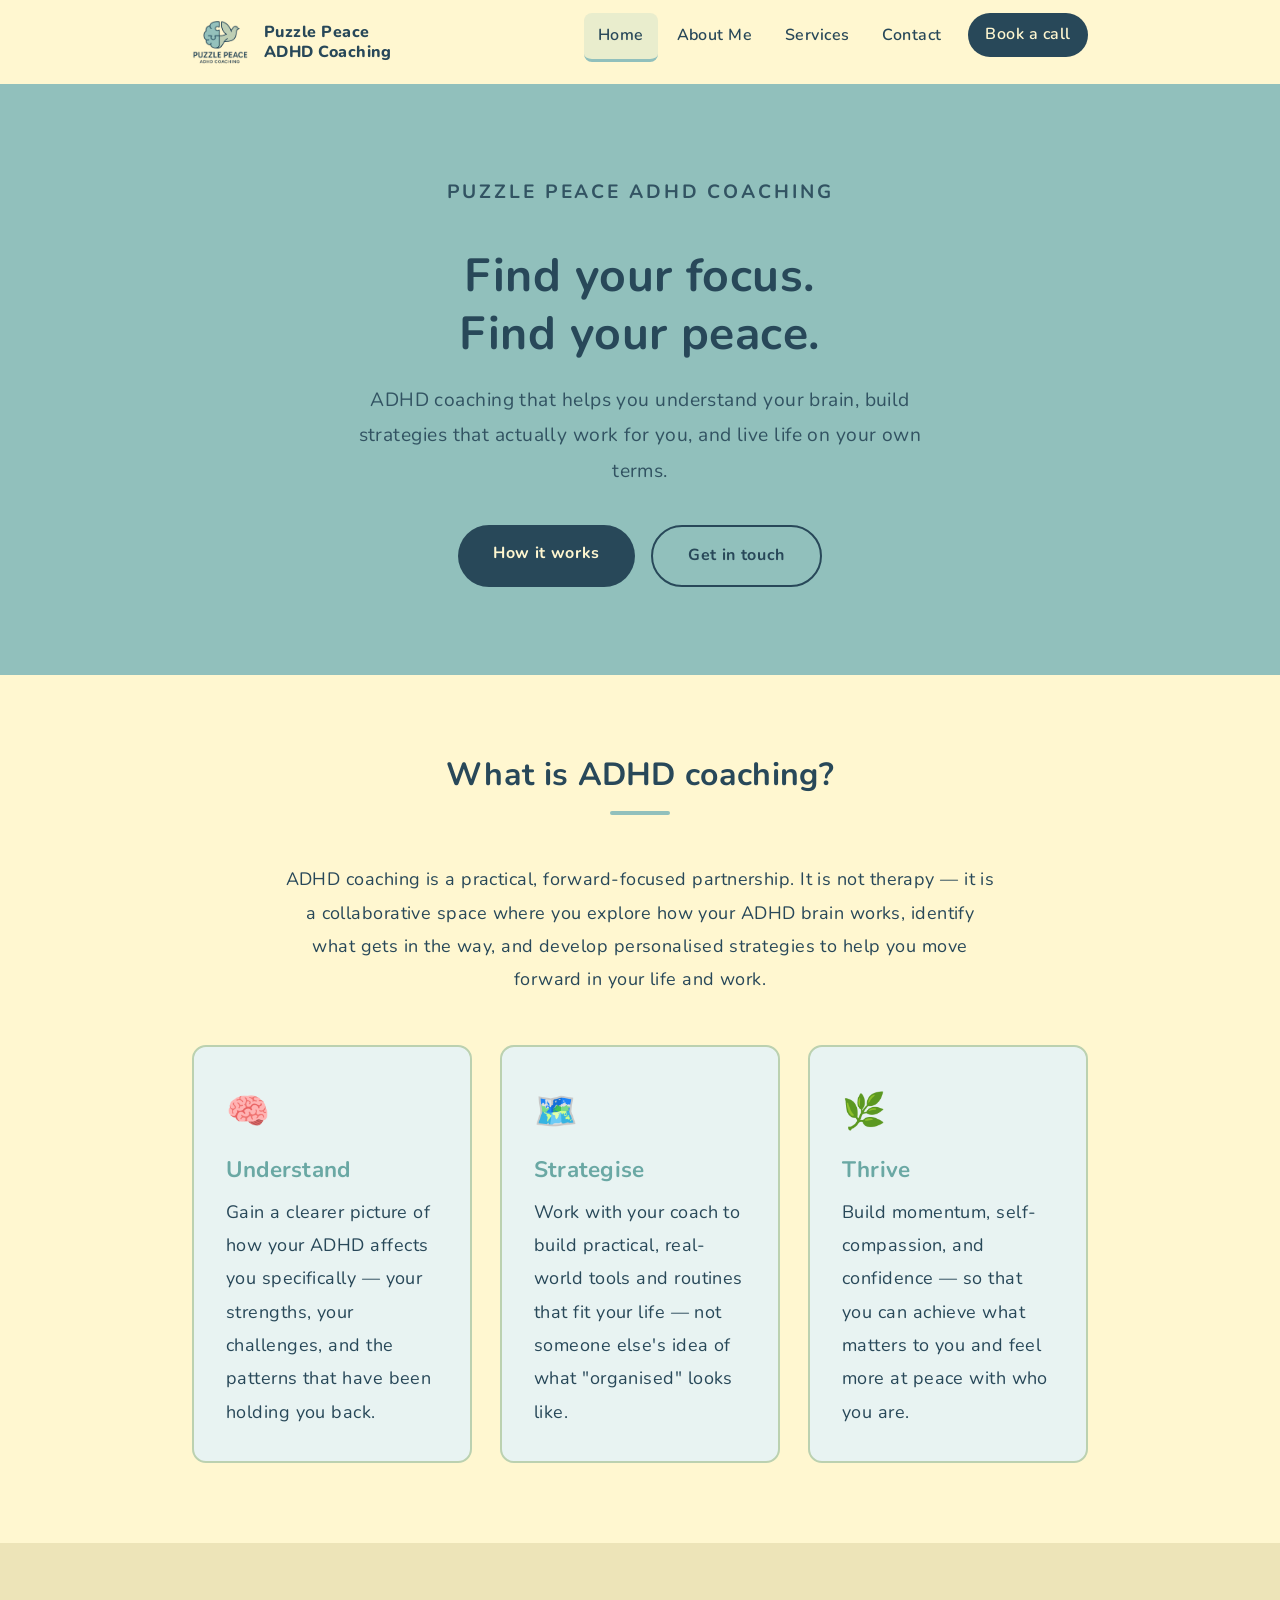
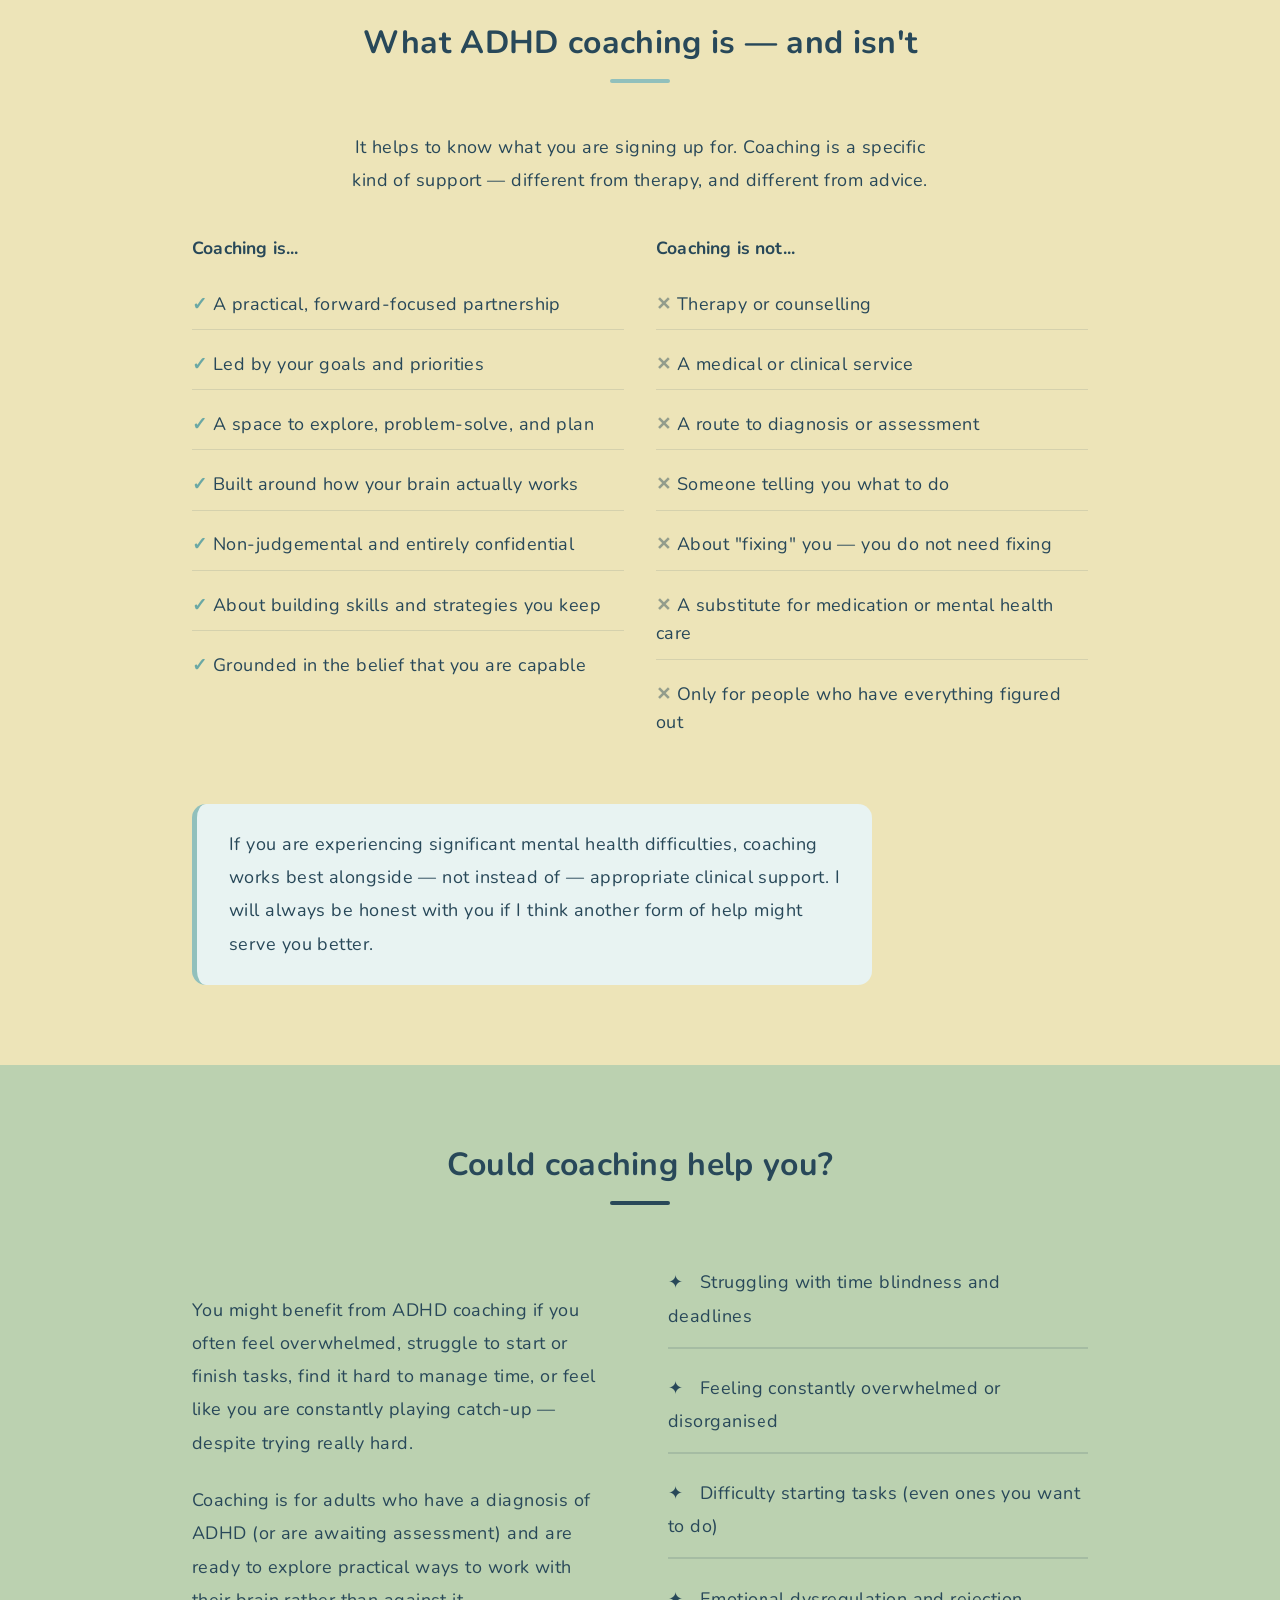
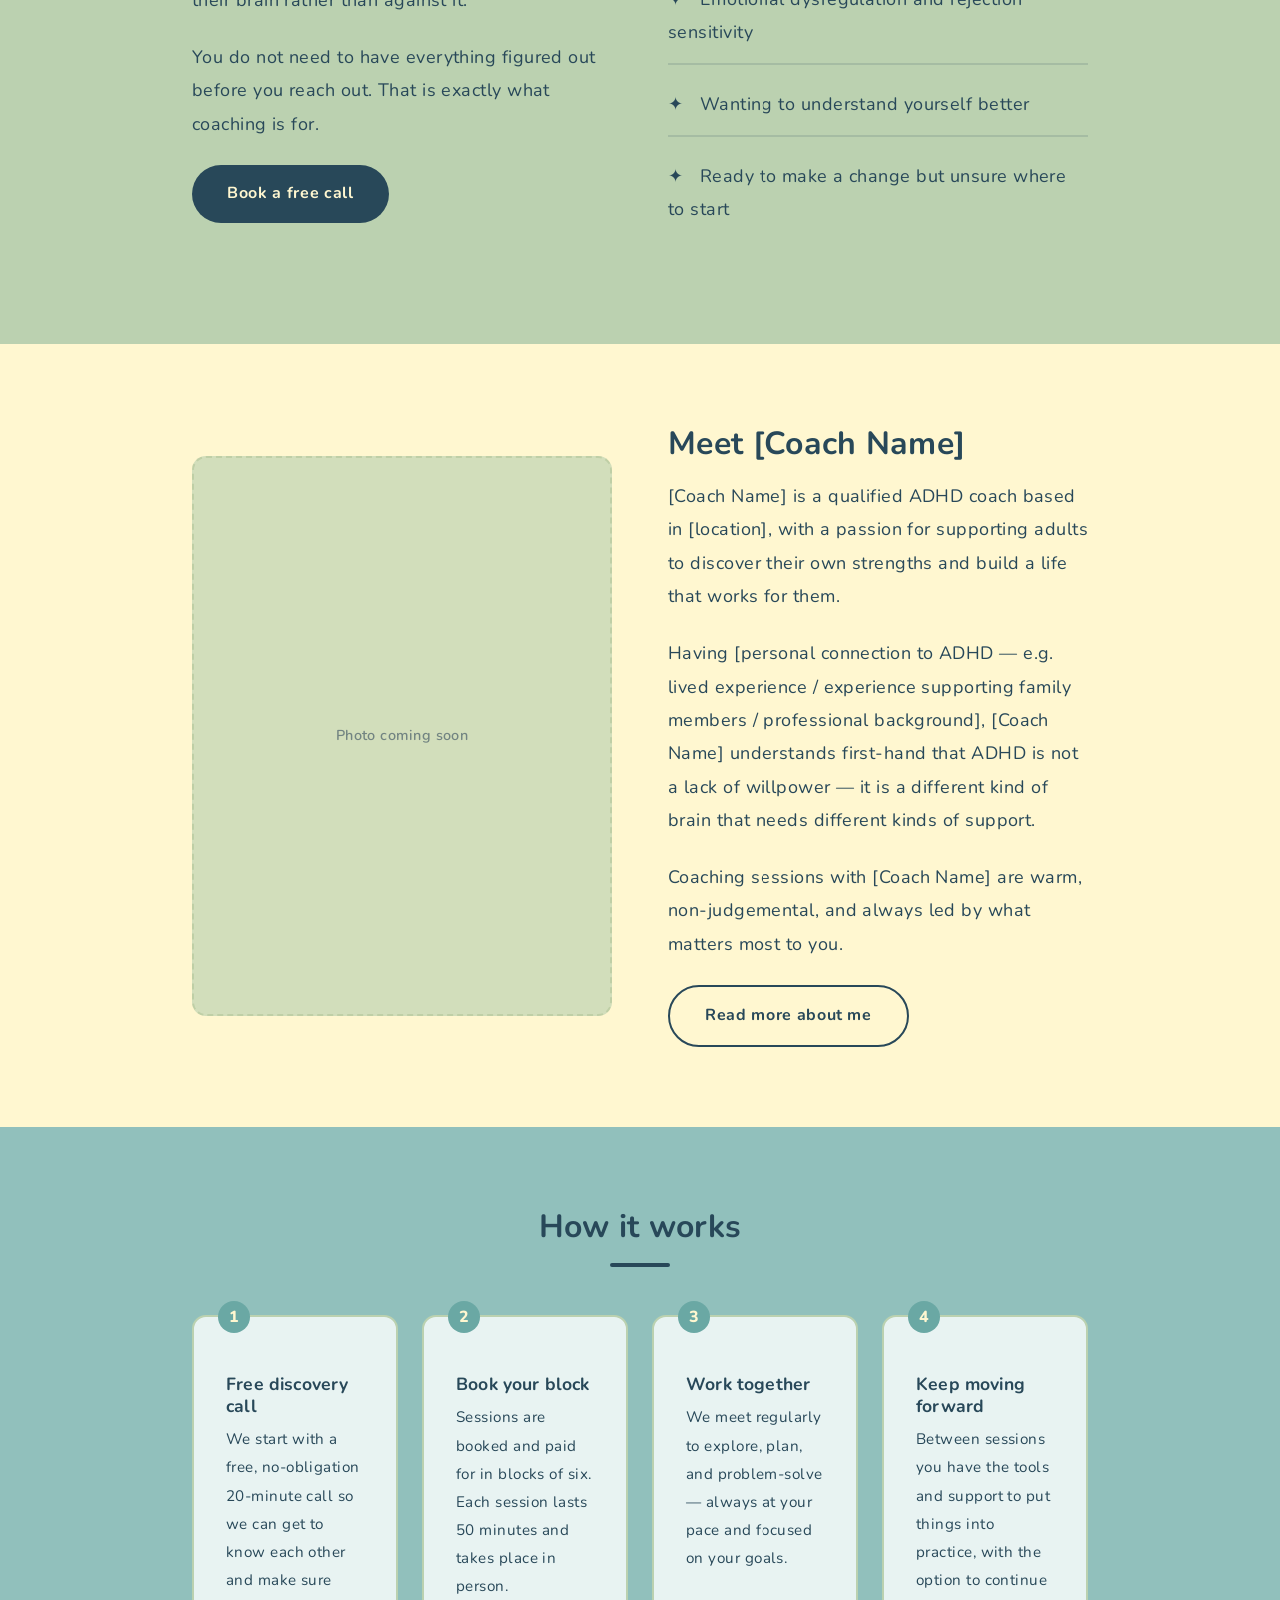
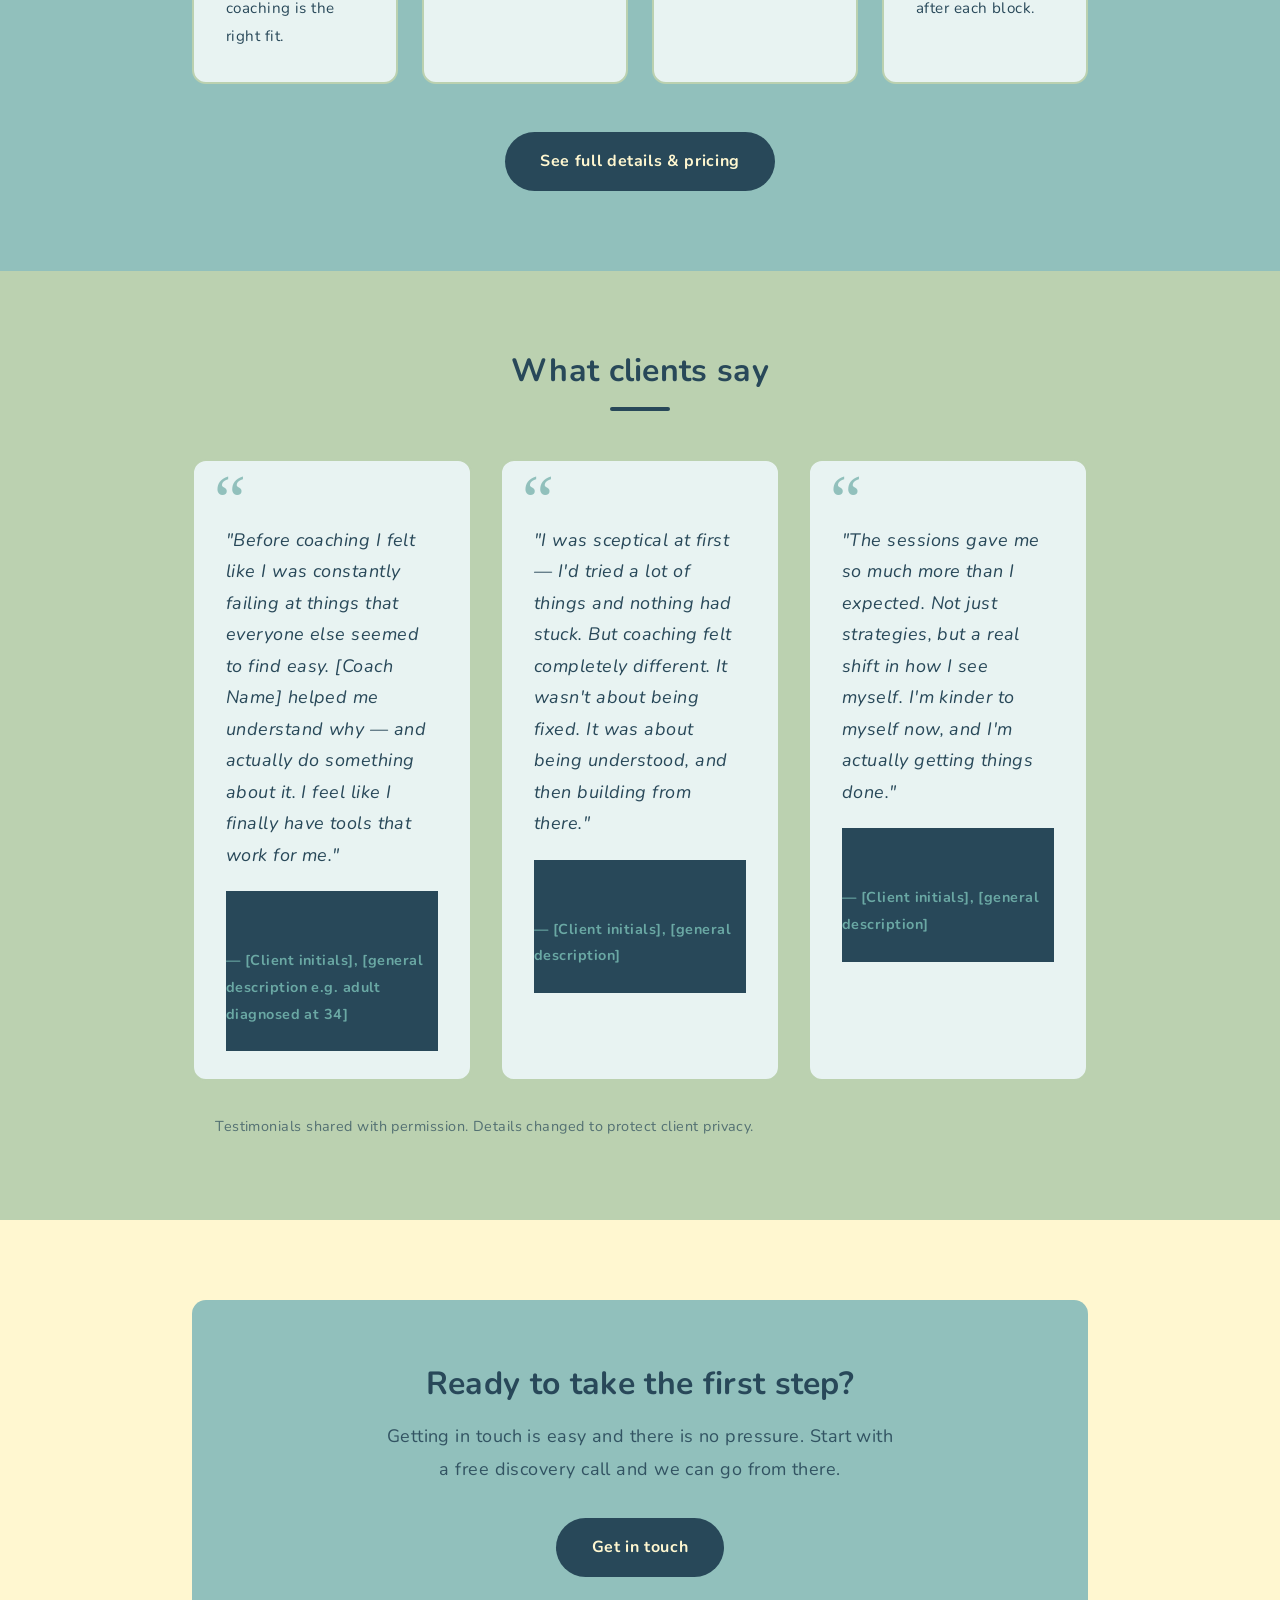
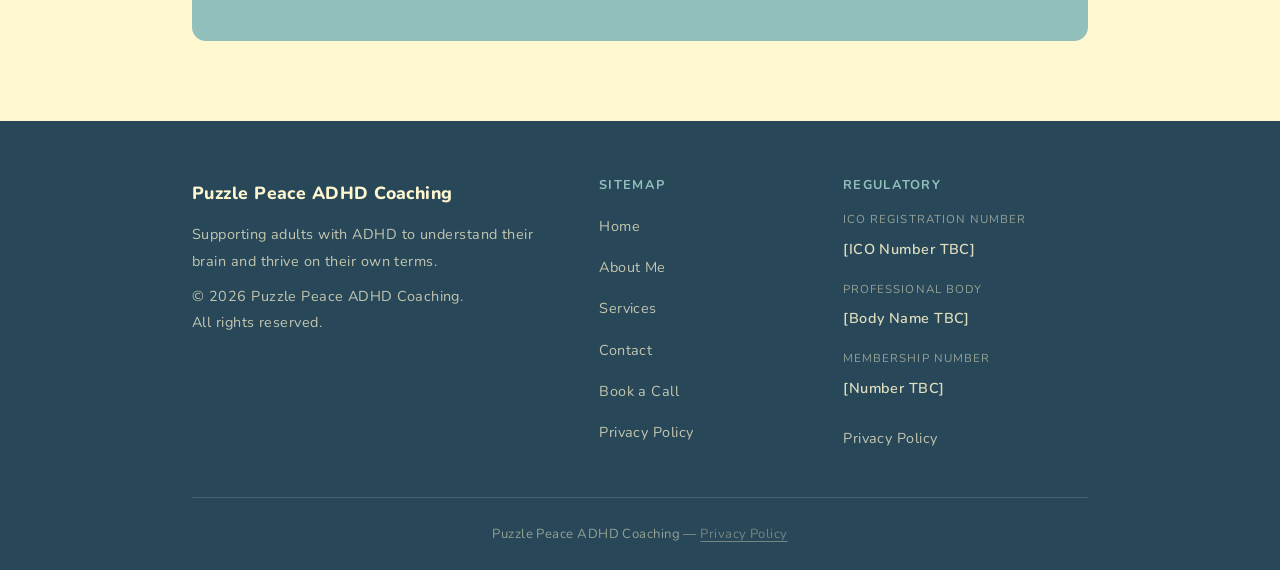
==== index.html @ c350c097 "Initial commit — Puzzle Peace ADHD Coaching website" ====
<!DOCTYPE html>
<html lang="en">
<head>
  <meta charset="UTF-8">
  <meta name="viewport" content="width=device-width, initial-scale=1.0">
  <meta name="description" content="Puzzle Peace ADHD Coaching — supporting adults with ADHD to understand their brain, build practical strategies, and live life on their own terms.">
  <title>Puzzle Peace ADHD Coaching | Home</title>
  <link rel="stylesheet" href="css/style.css">
  <!-- Open Graph -->
  <meta property="og:title" content="Puzzle Peace ADHD Coaching">
  <meta property="og:description" content="ADHD coaching that helps you understand your brain, build strategies that work for you, and live life on your own terms.">
  <meta property="og:type" content="website">
  <meta property="og:url" content="https://[your-domain]/index.html">
  <meta property="og:image" content="https://[your-domain]/images/logo.png">
  <meta name="twitter:card" content="summary_large_image">
</head>
<body>

  <!-- ===== HEADER ===== -->
  <header>
    <div class="nav-inner">
      <a href="index.html" class="logo-link" aria-label="Puzzle Peace ADHD Coaching — home">
        <img
          src="images/logo.png"
          alt="Puzzle Peace ADHD Coaching logo"
          onerror="this.style.display='none'; this.nextElementSibling.style.display='block';">
        <span class="logo-text">Puzzle Peace<br>ADHD Coaching</span>
      </a>
      <nav aria-label="Main navigation">
        <button class="menu-toggle" aria-label="Open navigation menu" aria-expanded="false" aria-controls="nav-links">
          <span></span><span></span><span></span>
        </button>
        <ul class="nav-links" id="nav-links" role="list">
          <li><a href="index.html">Home</a></li>
          <li><a href="about.html">About Me</a></li>
          <li><a href="services.html">Services</a></li>
          <li><a href="contact.html">Contact</a></li>
          <li><a href="book.html" class="nav-cta">Book a call</a></li>
        </ul>
      </nav>
    </div>
  </header>

  <!-- ===== HERO ===== -->
  <section class="hero" aria-label="Welcome">
    <p class="hero-brand">Puzzle Peace ADHD Coaching</p>
    <h1>Find your focus.<br>Find your peace.</h1>
    <p>
      ADHD coaching that helps you understand your brain, build strategies
      that actually work for you, and live life on your own terms.
    </p>
    <div class="btn-group">
      <a href="services.html" class="btn btn-dark">How it works</a>
      <a href="contact.html" class="btn btn-outline">Get in touch</a>
    </div>
  </section>

  <!-- ===== WHAT IS ADHD COACHING ===== -->
  <section>
    <div class="container">
      <div class="section-title">
        <h2>What is ADHD coaching?</h2>
        <span class="rule" aria-hidden="true"></span>
      </div>
      <p style="text-align: center; margin: 0 auto 3rem;">
        ADHD coaching is a practical, forward-focused partnership. It is not therapy —
        it is a collaborative space where you explore how your ADHD brain works,
        identify what gets in the way, and develop personalised strategies to help
        you move forward in your life and work.
      </p>
      <div class="card-grid">
        <div class="card">
          <span class="card-icon" aria-hidden="true">🧠</span>
          <h3>Understand</h3>
          <p>
            Gain a clearer picture of how your ADHD affects you specifically —
            your strengths, your challenges, and the patterns that have
            been holding you back.
          </p>
        </div>
        <div class="card">
          <span class="card-icon" aria-hidden="true">🗺️</span>
          <h3>Strategise</h3>
          <p>
            Work with your coach to build practical, real-world tools and
            routines that fit your life — not someone else's idea of
            what "organised" looks like.
          </p>
        </div>
        <div class="card">
          <span class="card-icon" aria-hidden="true">🌿</span>
          <h3>Thrive</h3>
          <p>
            Build momentum, self-compassion, and confidence — so that
            you can achieve what matters to you and feel more at peace
            with who you are.
          </p>
        </div>
      </div>
    </div>
  </section>

  <!-- ===== WHAT COACHING IS NOT ===== -->
  <section class="section-alt">
    <div class="container">
      <div class="section-title">
        <h2>What ADHD coaching is — and isn't</h2>
        <span class="rule" aria-hidden="true"></span>
      </div>
      <p style="text-align: center; max-width: 600px; margin: 0 auto 2.5rem;">
        It helps to know what you are signing up for. Coaching is a specific
        kind of support — different from therapy, and different from advice.
      </p>
      <div class="not-grid">
        <div class="not-col is-col">
          <h3>Coaching is...</h3>
          <ul>
            <li>A practical, forward-focused partnership</li>
            <li>Led by your goals and priorities</li>
            <li>A space to explore, problem-solve, and plan</li>
            <li>Built around how your brain actually works</li>
            <li>Non-judgemental and entirely confidential</li>
            <li>About building skills and strategies you keep</li>
            <li>Grounded in the belief that you are capable</li>
          </ul>
        </div>
        <div class="not-col not-col-x">
          <h3>Coaching is not...</h3>
          <ul>
            <li>Therapy or counselling</li>
            <li>A medical or clinical service</li>
            <li>A route to diagnosis or assessment</li>
            <li>Someone telling you what to do</li>
            <li>About "fixing" you — you do not need fixing</li>
            <li>A substitute for medication or mental health care</li>
            <li>Only for people who have everything figured out</li>
          </ul>
        </div>
      </div>
      <div style="background: var(--off-white); border-radius: var(--radius); padding: 1.5rem 2rem; margin-top: 2rem; border-left: 5px solid var(--teal); max-width: 680px;">
        <p style="max-width: 100%; margin: 0;">
          If you are experiencing significant mental health difficulties,
          coaching works best alongside — not instead of — appropriate clinical
          support. I will always be honest with you if I think another form
          of help might serve you better.
        </p>
      </div>
    </div>
  </section>

  <!-- ===== WHO MIGHT BENEFIT ===== -->
  <section class="section-sage">
    <div class="container">
      <div class="section-title">
        <h2>Could coaching help you?</h2>
        <span class="rule" aria-hidden="true"></span>
      </div>
      <div class="two-col">
        <div>
          <p>
            You might benefit from ADHD coaching if you often feel overwhelmed,
            struggle to start or finish tasks, find it hard to manage time, or
            feel like you are constantly playing catch-up — despite trying
            really hard.
          </p>
          <p>
            Coaching is for adults who have a diagnosis of ADHD (or are
            awaiting assessment) and are ready to explore practical ways
            to work with their brain rather than against it.
          </p>
          <p>
            You do not need to have everything figured out before you
            reach out. That is exactly what coaching is for.
          </p>
          <a href="contact.html" class="btn btn-dark">Book a free call</a>
        </div>
        <div>
          <ul style="list-style: none; padding: 0;">
            <li style="padding: 0.85rem 0; border-bottom: 2px solid rgba(40,72,89,0.15);">
              ✦ &nbsp; Struggling with time blindness and deadlines
            </li>
            <li style="padding: 0.85rem 0; border-bottom: 2px solid rgba(40,72,89,0.15);">
              ✦ &nbsp; Feeling constantly overwhelmed or disorganised
            </li>
            <li style="padding: 0.85rem 0; border-bottom: 2px solid rgba(40,72,89,0.15);">
              ✦ &nbsp; Difficulty starting tasks (even ones you want to do)
            </li>
            <li style="padding: 0.85rem 0; border-bottom: 2px solid rgba(40,72,89,0.15);">
              ✦ &nbsp; Emotional dysregulation and rejection sensitivity
            </li>
            <li style="padding: 0.85rem 0; border-bottom: 2px solid rgba(40,72,89,0.15);">
              ✦ &nbsp; Wanting to understand yourself better
            </li>
            <li style="padding: 0.85rem 0;">
              ✦ &nbsp; Ready to make a change but unsure where to start
            </li>
          </ul>
        </div>
      </div>
    </div>
  </section>

  <!-- ===== MEET THE COACH ===== -->
  <section>
    <div class="container">
      <div class="two-col">
        <div class="photo-placeholder" role="img" aria-label="Photo of [Coach Name] — placeholder">
          Photo coming soon
        </div>
        <div>
          <h2>Meet [Coach Name]</h2>
          <p>
            [Coach Name] is a qualified ADHD coach based in [location], with a
            passion for supporting adults to discover their own strengths and
            build a life that works for them.
          </p>
          <p>
            Having [personal connection to ADHD — e.g. lived experience /
            experience supporting family members / professional background],
            [Coach Name] understands first-hand that ADHD is not a lack of
            willpower — it is a different kind of brain that needs different
            kinds of support.
          </p>
          <p>
            Coaching sessions with [Coach Name] are warm, non-judgemental,
            and always led by what matters most to you.
          </p>
          <a href="about.html" class="btn btn-outline">Read more about me</a>
        </div>
      </div>
    </div>
  </section>

  <!-- ===== HOW IT WORKS ===== -->
  <section class="section-teal">
    <div class="container">
      <div class="section-title">
        <h2>How it works</h2>
        <span class="rule" aria-hidden="true"></span>
      </div>
      <div class="steps">
        <div class="step">
          <h3>Free discovery call</h3>
          <p>
            We start with a free, no-obligation 20-minute call so we can
            get to know each other and make sure coaching is the right fit.
          </p>
        </div>
        <div class="step">
          <h3>Book your block</h3>
          <p>
            Sessions are booked and paid for in blocks of six. Each session
            lasts 50 minutes and takes place in person.
          </p>
        </div>
        <div class="step">
          <h3>Work together</h3>
          <p>
            We meet regularly to explore, plan, and problem-solve —
            always at your pace and focused on your goals.
          </p>
        </div>
        <div class="step">
          <h3>Keep moving forward</h3>
          <p>
            Between sessions you have the tools and support to put
            things into practice, with the option to continue after
            each block.
          </p>
        </div>
      </div>
      <div style="text-align: center; margin-top: 3rem;">
        <a href="services.html" class="btn btn-dark">See full details &amp; pricing</a>
      </div>
    </div>
  </section>

  <!-- ===== TESTIMONIALS ===== -->
  <section class="section-sage">
    <div class="container">
      <div class="section-title">
        <h2>What clients say</h2>
        <span class="rule" aria-hidden="true"></span>
      </div>
      <div class="testimonial-grid">
        <blockquote class="testimonial">
          <p>
            "Before coaching I felt like I was constantly failing at things
            that everyone else seemed to find easy. [Coach Name] helped me
            understand why — and actually do something about it. I feel
            like I finally have tools that work for me."
          </p>
          <footer>— [Client initials], [general description e.g. adult diagnosed at 34]</footer>
        </blockquote>
        <blockquote class="testimonial">
          <p>
            "I was sceptical at first — I'd tried a lot of things and
            nothing had stuck. But coaching felt completely different.
            It wasn't about being fixed. It was about being understood,
            and then building from there."
          </p>
          <footer>— [Client initials], [general description]</footer>
        </blockquote>
        <blockquote class="testimonial">
          <p>
            "The sessions gave me so much more than I expected. Not just
            strategies, but a real shift in how I see myself. I'm kinder
            to myself now, and I'm actually getting things done."
          </p>
          <footer>— [Client initials], [general description]</footer>
        </blockquote>
      </div>
      <p style="text-align: center; margin-top: 2rem; font-size: 0.9rem; opacity: 0.7;">
        Testimonials shared with permission. Details changed to protect client privacy.
      </p>
    </div>
  </section>

  <!-- ===== CTA ===== -->
  <section>
    <div class="container">
      <div class="cta-box">
        <h2>Ready to take the first step?</h2>
        <p>
          Getting in touch is easy and there is no pressure. Start with
          a free discovery call and we can go from there.
        </p>
        <a href="contact.html" class="btn btn-dark">Get in touch</a>
      </div>
    </div>
  </section>

  <!-- ===== FOOTER ===== -->
  <footer>
    <div class="container">
      <div class="footer-grid">
        <div class="footer-col">
          <span class="footer-brand-name">Puzzle Peace ADHD Coaching</span>
          <p>
            Supporting adults with ADHD to understand their brain and
            thrive on their own terms.
          </p>
          <p style="margin-top: 0.5rem;">
            &copy; <span id="year"></span> Puzzle Peace ADHD Coaching.<br>
            All rights reserved.
          </p>
        </div>
        <div class="footer-col">
          <h4>Sitemap</h4>
          <ul>
            <li><a href="index.html">Home</a></li>
            <li><a href="about.html">About Me</a></li>
            <li><a href="services.html">Services</a></li>
            <li><a href="contact.html">Contact</a></li>
            <li><a href="book.html">Book a Call</a></li>
            <li><a href="privacy-policy.html">Privacy Policy</a></li>
          </ul>
        </div>
        <div class="footer-col">
          <h4>Regulatory</h4>
          <div class="reg-item">
            <span class="reg-label">ICO Registration Number</span>
            <span class="reg-value">[ICO Number TBC]</span>
          </div>
          <div class="reg-item">
            <span class="reg-label">Professional Body</span>
            <span class="reg-value">[Body Name TBC]</span>
          </div>
          <div class="reg-item">
            <span class="reg-label">Membership Number</span>
            <span class="reg-value">[Number TBC]</span>
          </div>
          <div style="margin-top: 1rem;">
            <a href="privacy-policy.html">Privacy Policy</a>
          </div>
        </div>
      </div>
      <div class="footer-bottom">
        Puzzle Peace ADHD Coaching &mdash;
        <a href="privacy-policy.html">Privacy Policy</a>
      </div>
    </div>
  </footer>

  <script src="js/main.js"></script>
  <script>document.getElementById('year').textContent = new Date().getFullYear();</script>
</body>
</html>
---- css/style.css ----
/* ============================================================
   PUZZLE PEACE ADHD COACHING — Main Stylesheet
   Dyslexia-friendly: Nunito font, cream background,
   generous spacing, left-aligned text, 65ch line length
   ============================================================ */

@import url('https://fonts.googleapis.com/css2?family=Nunito:ital,wght@0,400;0,500;0,600;0,700;0,800;1,400&display=swap');

/* --- Variables --- */
:root {
  --bg:         #fff7d0;
  --bg-alt:     #ede4b8;
  --teal:       #91c0bc;
  --teal-dark:  #6aa8a4;
  --sage:       #bbd1b0;
  --sage-dark:  #9dba91;
  --text:       #284859;
  --text-muted: #3d6275;
  --off-white:  #e8f3f2;
  --max-width:  960px;
  --radius:     14px;
  --section-pad: 5rem;
}

/* --- Reset --- */
*, *::before, *::after { box-sizing: border-box; margin: 0; padding: 0; }
html { scroll-behavior: smooth; }

body {
  font-family: 'Nunito', 'Segoe UI', Arial, sans-serif;
  background-color: var(--bg);
  color: var(--text);
  font-size: 1.125rem;    /* 18px */
  line-height: 1.85;
  letter-spacing: 0.025em;
}

/* --- Typography --- */
h1, h2, h3, h4 {
  line-height: 1.25;
  margin-bottom: 1rem;
  font-weight: 700;
  letter-spacing: 0.01em;
}
h1 { font-size: 2.5rem; }
h2 { font-size: 2rem; }
h3 { font-size: 1.4rem; }
h4 { font-size: 1.05rem; font-weight: 700; }

p {
  margin-bottom: 1.5rem;
  max-width: 65ch;   /* optimal reading line length */
}
p:last-child { margin-bottom: 0; }

a { color: var(--teal-dark); text-decoration: underline; text-underline-offset: 3px; }
a:hover { color: var(--text); }

ul, ol { padding-left: 1.75rem; margin-bottom: 1.5rem; }
li { margin-bottom: 0.6rem; line-height: 1.85; }
strong { font-weight: 700; }

/* --- Layout --- */
.container {
  max-width: var(--max-width);
  margin: 0 auto;
  padding: 0 2rem;
}
section { padding: var(--section-pad) 0; }

/* --- HEADER / NAV --- */
header {
  background: var(--bg);
  border-bottom: 3px solid var(--teal);
  position: sticky;
  top: 0;
  z-index: 200;
}

.nav-inner {
  max-width: var(--max-width);
  margin: 0 auto;
  padding: 0.75rem 2rem;
  display: flex;
  align-items: center;
  justify-content: space-between;
}

.logo-link {
  display: flex;
  align-items: center;
  gap: 0.75rem;
  text-decoration: none;
  flex-shrink: 0;
}

.logo-link img { height: 60px; width: auto; display: block; }

.logo-text {
  font-size: 1rem;
  font-weight: 800;
  color: var(--text);
  line-height: 1.25;
  display: block; /* always visible alongside logo */
}

nav { display: flex; align-items: center; }

.nav-links {
  list-style: none;
  display: flex;
  gap: 0.25rem;
  padding: 0;
  margin: 0;
}

.nav-links a {
  display: block;
  color: var(--text);
  text-decoration: none;
  font-weight: 600;
  font-size: 1rem;
  padding: 0.5rem 0.9rem;
  border-radius: 8px;
  border-bottom: 3px solid transparent;
  transition: background 0.15s;
}

.nav-links a:hover,
.nav-links a.active {
  background: rgba(145, 192, 188, 0.2);
  border-bottom-color: var(--teal);
  color: var(--text);
}

/* Hamburger */
.menu-toggle {
  display: none;
  flex-direction: column;
  gap: 5px;
  background: none;
  border: 2px solid var(--text);
  border-radius: 8px;
  padding: 0.45rem 0.6rem;
  cursor: pointer;
}
.menu-toggle span {
  display: block;
  width: 22px;
  height: 2.5px;
  background: var(--text);
  border-radius: 2px;
}

/* --- HERO --- */
.hero {
  background: var(--teal);
  padding: 5.5rem 2rem;
  text-align: center;
}
.hero-brand {
  font-size: 1rem;
  font-weight: 700;
  letter-spacing: 0.15em;
  text-transform: uppercase;
  color: var(--text);
  opacity: 0.7;
  margin: 0 auto 1rem;
  max-width: 100%;
}
.hero h1 {
  color: var(--text);
  font-size: 2.9rem;
  max-width: 700px;
  margin: 0 auto 1.25rem;
}
.hero p {
  color: var(--text);
  font-size: 1.2rem;
  max-width: 580px;
  margin: 0 auto 2.25rem;
  opacity: 0.9;
}

/* --- BUTTONS --- */
.btn {
  display: inline-block;
  padding: 0.9rem 2.2rem;
  border-radius: 50px;
  font-size: 1rem;
  font-weight: 700;
  font-family: 'Nunito', sans-serif;
  text-decoration: none;
  cursor: pointer;
  border: none;
  letter-spacing: 0.04em;
  transition: transform 0.15s, box-shadow 0.15s;
}
.btn:hover {
  transform: translateY(-2px);
  box-shadow: 0 6px 18px rgba(40, 72, 89, 0.25);
  text-decoration: none;
}
.btn-dark  { background: var(--text); color: var(--bg); }
.btn-dark:hover { color: var(--bg); }
.btn-outline {
  background: transparent;
  color: var(--text);
  border: 2.5px solid var(--text);
}
.btn-outline:hover { background: rgba(40, 72, 89, 0.08); color: var(--text); }
.btn-teal  { background: var(--teal); color: var(--text); }
.btn-sage  { background: var(--sage); color: var(--text); }

.btn-group {
  display: flex;
  gap: 1rem;
  flex-wrap: wrap;
  justify-content: center;
}

/* --- PAGE HEADER (inner pages) --- */
.page-header {
  background: var(--sage);
  padding: 4rem 2rem;
  text-align: center;
}
.page-header h1 { color: var(--text); }
.page-header p {
  color: var(--text);
  font-size: 1.15rem;
  max-width: 600px;
  margin: 0.5rem auto 0;
  opacity: 0.85;
}

/* --- SECTION BACKGROUNDS --- */
.section-sage { background: var(--sage); }
.section-teal { background: var(--teal); }
.section-alt  { background: var(--bg-alt); }

/* --- SECTION TITLE --- */
.section-title {
  text-align: center;
  margin-bottom: 3rem;
}
.section-title .rule {
  display: block;
  width: 60px;
  height: 4px;
  background: var(--teal);
  margin: 0.75rem auto 0;
  border-radius: 3px;
}
.section-sage .section-title .rule,
.section-teal .section-title .rule { background: var(--text); }

/* --- CARDS --- */
.card-grid {
  display: grid;
  grid-template-columns: repeat(auto-fit, minmax(255px, 1fr));
  gap: 1.75rem;
}
.card {
  background: var(--off-white);
  border-radius: var(--radius);
  padding: 2rem;
  border: 2px solid var(--sage);
}
.card-icon { font-size: 2.2rem; margin-bottom: 0.75rem; display: block; }
.card h3 { color: var(--teal-dark); margin-bottom: 0.75rem; }
.card p { margin-bottom: 0; max-width: 100%; }

/* --- TWO COLUMN --- */
.two-col {
  display: grid;
  grid-template-columns: 1fr 1fr;
  gap: 3.5rem;
  align-items: center;
}
.photo-placeholder {
  width: 100%;
  aspect-ratio: 3 / 4;
  background: var(--sage);
  border-radius: var(--radius);
  display: flex;
  align-items: center;
  justify-content: center;
  color: var(--text);
  font-size: 0.9rem;
  font-weight: 600;
  opacity: 0.65;
  border: 2px dashed var(--sage-dark);
  text-align: center;
  padding: 1rem;
}

/* --- STEPS (How it works) --- */
.steps {
  display: grid;
  grid-template-columns: repeat(auto-fit, minmax(200px, 1fr));
  gap: 1.5rem;
  counter-reset: step;
}
.step {
  background: var(--off-white);
  border-radius: var(--radius);
  padding: 2rem;
  border: 2px solid var(--sage);
  position: relative;
  padding-top: 3.5rem;
}
.step::before {
  counter-increment: step;
  content: counter(step);
  position: absolute;
  top: -1rem;
  left: 1.5rem;
  width: 2rem;
  height: 2rem;
  background: var(--teal-dark);
  color: var(--bg);
  font-weight: 800;
  font-size: 1rem;
  border-radius: 50%;
  display: flex;
  align-items: center;
  justify-content: center;
}
.step h3 { margin-bottom: 0.5rem; font-size: 1.1rem; }
.step p { margin-bottom: 0; max-width: 100%; font-size: 0.95rem; }

/* --- SERVICE BLOCKS --- */
.service-block {
  background: var(--off-white);
  border-radius: var(--radius);
  padding: 2.25rem 2.5rem;
  margin-bottom: 1.75rem;
  border-left: 5px solid var(--teal);
}
.service-block:last-child { margin-bottom: 0; }
.service-block h3 { color: var(--teal-dark); margin-bottom: 0.75rem; }
.service-block p, .service-block ul { max-width: 100%; }

/* --- PRICING BOX --- */
.pricing-box {
  background: var(--teal);
  border-radius: var(--radius);
  padding: 3rem 2rem;
  text-align: center;
  margin: 2rem 0;
}
.pricing-box .price {
  font-size: 3.5rem;
  font-weight: 800;
  color: var(--text);
  line-height: 1;
  margin: 0.5rem 0;
}
.pricing-box .price-label { font-size: 1rem; color: var(--text); opacity: 0.8; }
.pricing-box p { max-width: 100%; color: var(--text); margin-top: 0.75rem; opacity: 0.9; }
.pricing-box .btn { margin-top: 1.5rem; }

/* --- FAQ --- */
.faq-item {
  border-bottom: 2px solid var(--sage);
  padding: 1.5rem 0;
}
.faq-item:last-child { border-bottom: none; }
.faq-item h3 { font-size: 1.1rem; margin-bottom: 0.5rem; color: var(--teal-dark); }
.faq-item p { margin-bottom: 0; max-width: 100%; }

/* --- CTA BOX --- */
.cta-box {
  background: var(--teal);
  border-radius: var(--radius);
  padding: 4rem 2rem;
  text-align: center;
}
.cta-box h2 { color: var(--text); margin-bottom: 1rem; }
.cta-box p { color: var(--text); max-width: 520px; margin: 0 auto 2rem; opacity: 0.9; }

/* --- CONTACT --- */
.contact-method {
  background: var(--off-white);
  border-radius: var(--radius);
  padding: 2.5rem;
  border: 2px solid var(--sage);
  margin-bottom: 2rem;
}
.contact-method h3 { color: var(--teal-dark); margin-bottom: 0.5rem; }
.email-link {
  font-size: 1.3rem;
  font-weight: 700;
  display: inline-block;
  margin: 0.5rem 0 1rem;
}
.gdpr-box {
  background: var(--bg-alt);
  border-left: 5px solid var(--sage-dark);
  border-radius: 0 var(--radius) var(--radius) 0;
  padding: 1.5rem 1.75rem;
  margin-top: 1.75rem;
}
.gdpr-box h4 { color: var(--text); margin-bottom: 0.5rem; }
.gdpr-box p {
  font-size: 0.9rem;
  color: var(--text-muted);
  max-width: 100%;
  margin-bottom: 0.4rem;
}

/* --- PRIVACY POLICY --- */
.policy-section {
  padding-top: 2rem;
  margin-top: 2rem;
  border-top: 2px solid var(--sage);
}
.policy-section:first-child { border-top: none; margin-top: 0; padding-top: 0; }
.policy-section h2 { font-size: 1.4rem; color: var(--teal-dark); }
.policy-section p,
.policy-section ul { max-width: 100%; }

/* --- FOOTER --- */
footer {
  background: var(--text);
  color: var(--bg);
  padding: 3.5rem 0 1.5rem;
}
.footer-grid {
  display: grid;
  grid-template-columns: 1.8fr 1fr 1.2fr;
  gap: 2.5rem;
  padding-bottom: 2.5rem;
  border-bottom: 1px solid rgba(255, 247, 208, 0.15);
}
.footer-brand-name {
  font-size: 1.1rem;
  font-weight: 800;
  color: var(--bg);
  display: block;
  margin-bottom: 0.75rem;
  text-decoration: none;
}
.footer-col p {
  color: var(--bg);
  opacity: 0.72;
  font-size: 0.9rem;
  max-width: 100%;
  margin-bottom: 0.5rem;
}
.footer-col h4 {
  color: var(--teal);
  font-size: 0.8rem;
  text-transform: uppercase;
  letter-spacing: 0.1em;
  margin-bottom: 1rem;
}
.footer-col ul { list-style: none; padding: 0; margin: 0; }
.footer-col ul li { margin-bottom: 0.5rem; }
.footer-col a {
  color: var(--bg);
  text-decoration: none;
  opacity: 0.72;
  font-size: 0.9rem;
  transition: opacity 0.15s;
}
.footer-col a:hover { opacity: 1; text-decoration: underline; }

.reg-item { margin-bottom: 0.85rem; }
.reg-label {
  display: block;
  font-size: 0.72rem;
  text-transform: uppercase;
  letter-spacing: 0.09em;
  color: var(--bg);
  opacity: 0.5;
  margin-bottom: 0.1rem;
}
.reg-value {
  font-size: 0.9rem;
  color: var(--bg);
  font-weight: 600;
  opacity: 0.85;
}

.footer-bottom {
  padding-top: 1.5rem;
  text-align: center;
  font-size: 0.82rem;
  color: var(--bg);
  opacity: 0.5;
}
.footer-bottom a { color: var(--bg); opacity: 0.7; }
.footer-bottom a:hover { opacity: 1; }

/* --- NAV CTA BUTTON --- */
.nav-links .nav-cta {
  background: var(--text);
  color: var(--bg) !important;
  border-radius: 50px;
  padding: 0.45rem 1.1rem !important;
  border-bottom: none !important;
  margin-left: 0.5rem;
  transition: background 0.15s;
}
.nav-links .nav-cta:hover {
  background: var(--teal-dark);
  color: var(--bg) !important;
  border-bottom: none !important;
}

/* --- TESTIMONIALS --- */
.testimonial-grid {
  display: grid;
  grid-template-columns: repeat(auto-fit, minmax(280px, 1fr));
  gap: 1.75rem;
}
blockquote.testimonial {
  background: var(--off-white);
  border-radius: var(--radius);
  padding: 2.25rem 2rem 1.75rem;
  border: 2px solid var(--sage);
  position: relative;
}
blockquote.testimonial::before {
  content: '\201C';
  font-size: 4.5rem;
  line-height: 1;
  color: var(--teal);
  position: absolute;
  top: 0.25rem;
  left: 1.25rem;
  font-family: Georgia, serif;
  pointer-events: none;
}
blockquote.testimonial p {
  padding-top: 1.75rem;
  max-width: 100%;
  font-style: italic;
  margin-bottom: 1.25rem;
  line-height: 1.75;
}
blockquote.testimonial footer {
  font-weight: 700;
  font-size: 0.9rem;
  color: var(--teal-dark);
  font-style: normal;
}

/* --- WHAT COACHING IS NOT --- */
.not-grid {
  display: grid;
  grid-template-columns: 1fr 1fr;
  gap: 2rem;
  margin-top: 1rem;
}
.not-col h3 {
  margin-bottom: 1.25rem;
  font-size: 1.1rem;
}
.not-col ul {
  list-style: none;
  padding: 0;
}
.not-col ul li {
  padding: 0.65rem 0;
  border-bottom: 1px solid rgba(40, 72, 89, 0.12);
  line-height: 1.6;
}
.not-col ul li:last-child { border-bottom: none; }
.not-col.is-col li::before   { content: '✓  '; color: var(--teal-dark); font-weight: 800; }
.not-col.not-col-x li::before { content: '✕  '; color: var(--text); opacity: 0.45; font-weight: 800; }

/* --- SESSION WALKTHROUGH --- */
.session-steps {
  display: grid;
  grid-template-columns: repeat(5, 1fr);
  gap: 1.25rem;
  counter-reset: session-step;
}
.session-step {
  background: var(--off-white);
  border-radius: var(--radius);
  padding: 1.25rem 1.1rem 1.25rem;
  border: 2px solid var(--sage);
  position: relative;
  padding-top: 3rem;
}
.session-step::before {
  counter-increment: session-step;
  content: counter(session-step);
  position: absolute;
  top: -1rem;
  left: 1.25rem;
  width: 2rem;
  height: 2rem;
  background: var(--teal-dark);
  color: var(--bg);
  font-weight: 800;
  font-size: 1rem;
  border-radius: 50%;
  display: flex;
  align-items: center;
  justify-content: center;
}
.session-step h3 { font-size: 1rem; margin-bottom: 0.4rem; }
.session-step .duration {
  font-size: 0.8rem;
  font-weight: 700;
  color: var(--teal-dark);
  letter-spacing: 0.05em;
  text-transform: uppercase;
  margin-bottom: 0.6rem;
  display: block;
}
.session-step p { font-size: 0.93rem; max-width: 100%; margin-bottom: 0; }

/* --- CALENDLY EMBED --- */
.calendly-container {
  background: var(--off-white);
  border-radius: var(--radius);
  border: 2px solid var(--sage);
  overflow: hidden;
  min-height: 660px;
}
.calendly-placeholder {
  padding: 3rem 2rem;
  text-align: center;
}
.calendly-placeholder p { max-width: 100%; }

/* --- RESPONSIVE --- */
@media (max-width: 768px) {
  :root { --section-pad: 3.5rem; }

  h1 { font-size: 1.9rem; }
  h2 { font-size: 1.6rem; }
  .hero h1 { font-size: 2rem; }

  .menu-toggle { display: flex; }

  .nav-links {
    display: none;
    position: absolute;
    top: 100%;
    left: 0;
    right: 0;
    background: var(--bg);
    border-bottom: 3px solid var(--teal);
    flex-direction: column;
    padding: 1rem 2rem 1.5rem;
    gap: 0;
    box-shadow: 0 4px 16px rgba(40, 72, 89, 0.12);
  }
  .nav-links.open { display: flex; }
  .nav-links a {
    padding: 0.7rem 0.5rem;
    border-bottom: 1px solid rgba(145, 192, 188, 0.35);
    border-radius: 0;
  }
  .nav-links a:last-child { border-bottom: none; }

  nav { position: relative; }
  header { position: relative; }

  .two-col { grid-template-columns: 1fr; gap: 2rem; }
  .footer-grid { grid-template-columns: 1fr; gap: 2rem; }
  .card-grid { grid-template-columns: 1fr; }
  .steps { grid-template-columns: 1fr; }
  .btn-group { flex-direction: column; align-items: center; }
  .not-grid { grid-template-columns: 1fr; gap: 0; }
  .session-steps { grid-template-columns: repeat(2, 1fr); }
  .session-steps .session-step:last-child:nth-child(odd) { grid-column: 1 / -1; max-width: 50%; margin: 0 auto; width: 100%; }
}
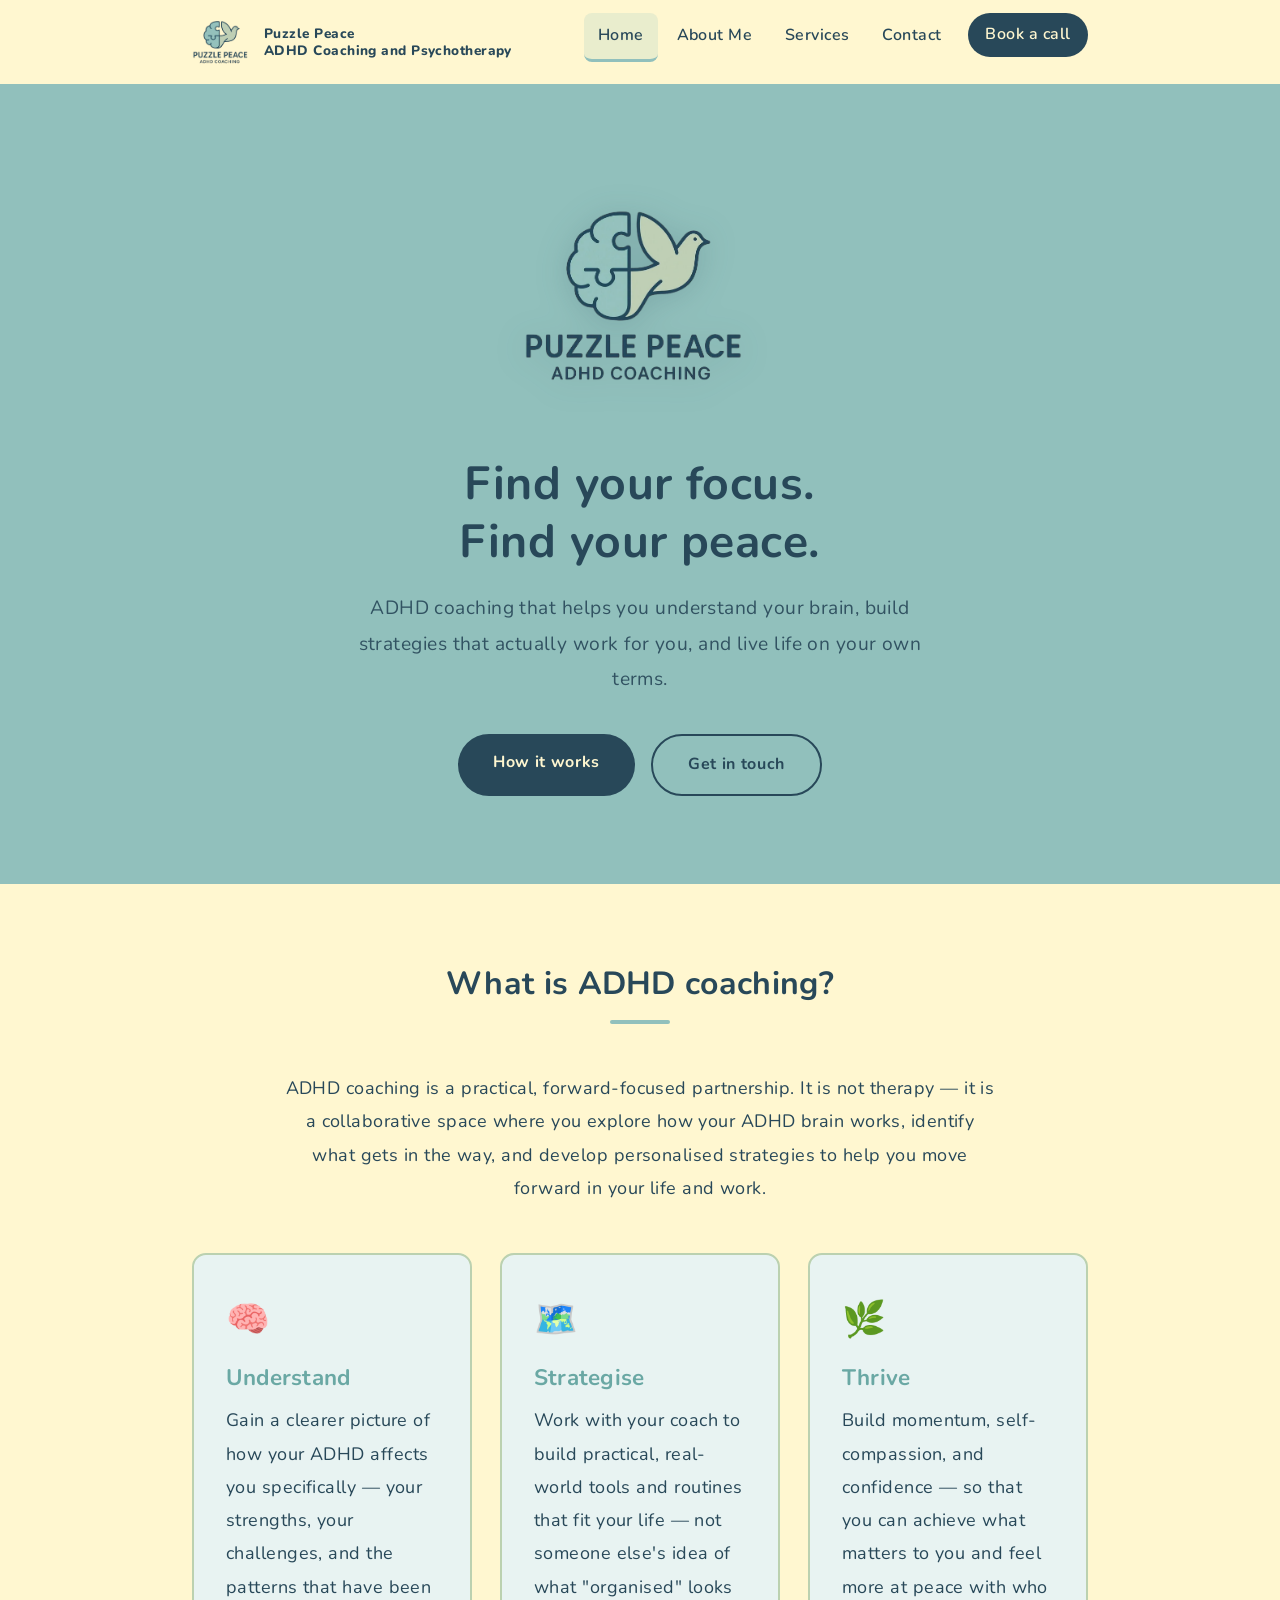
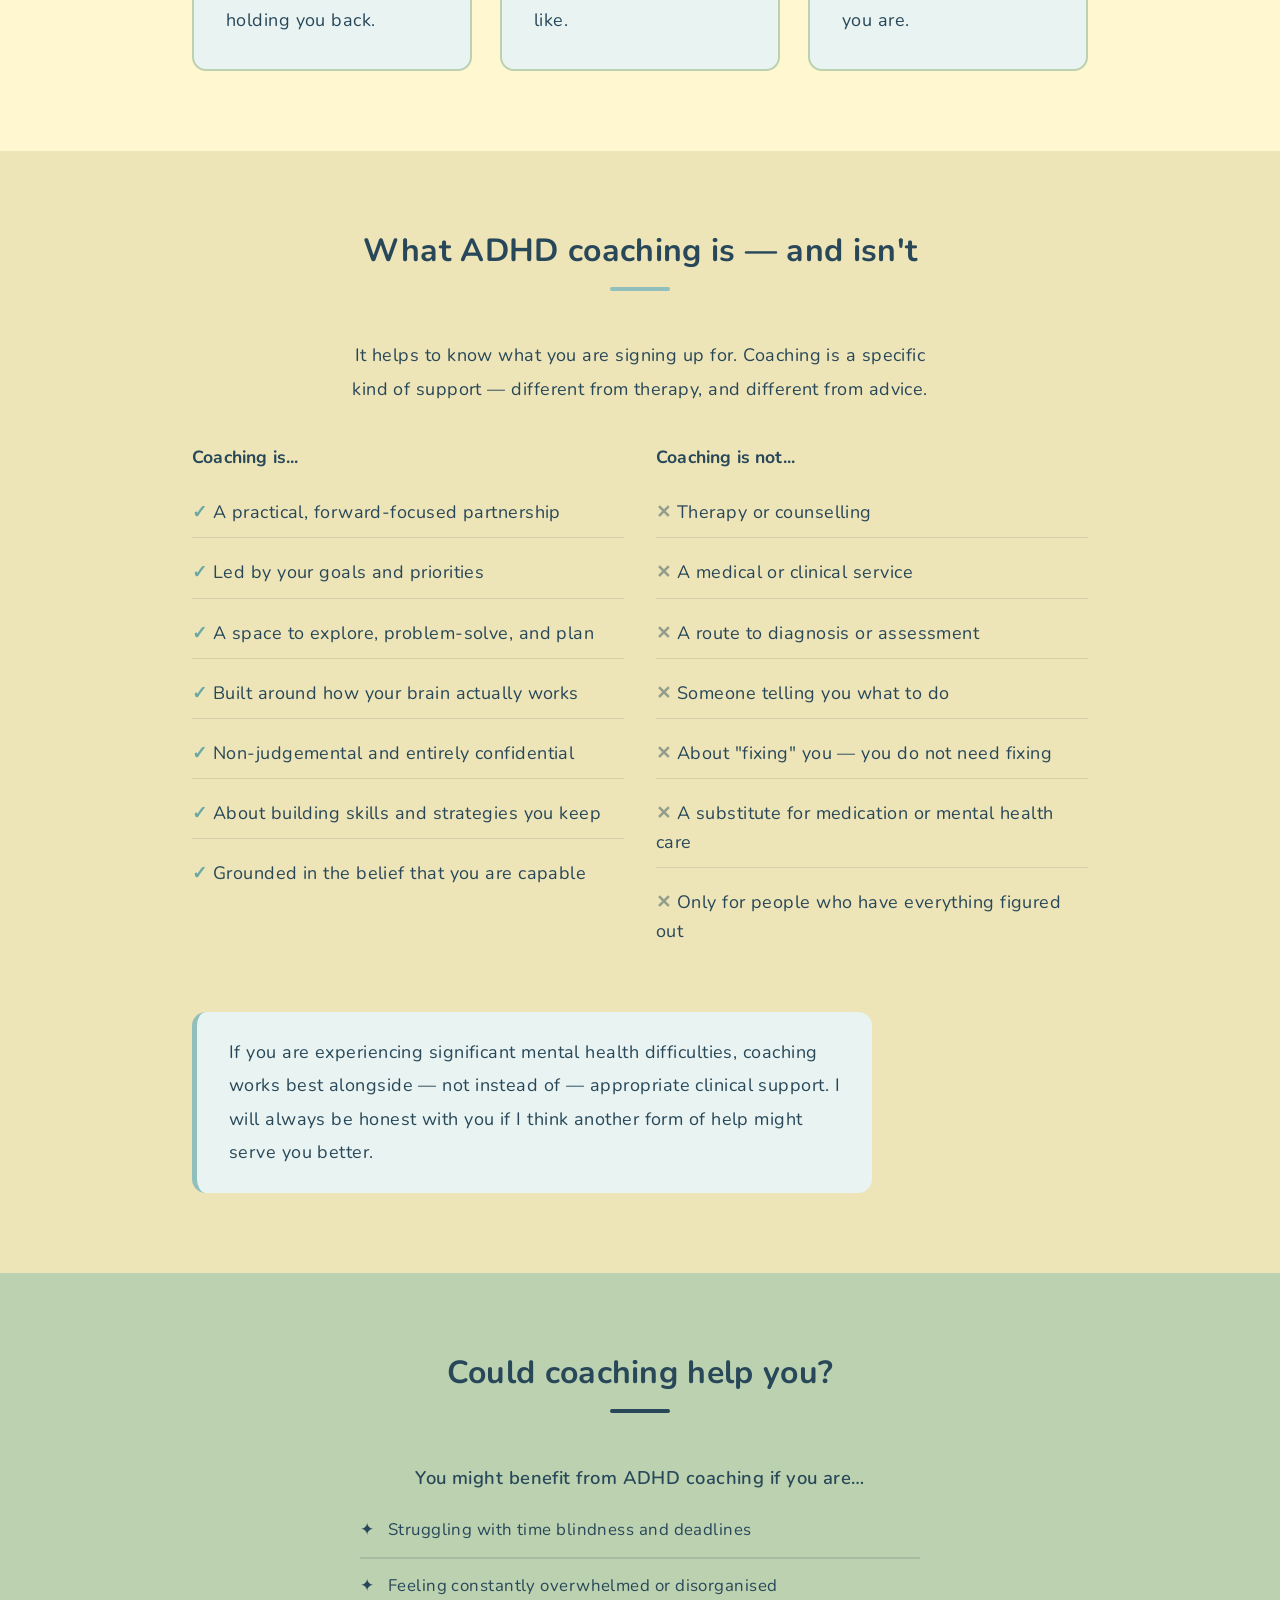
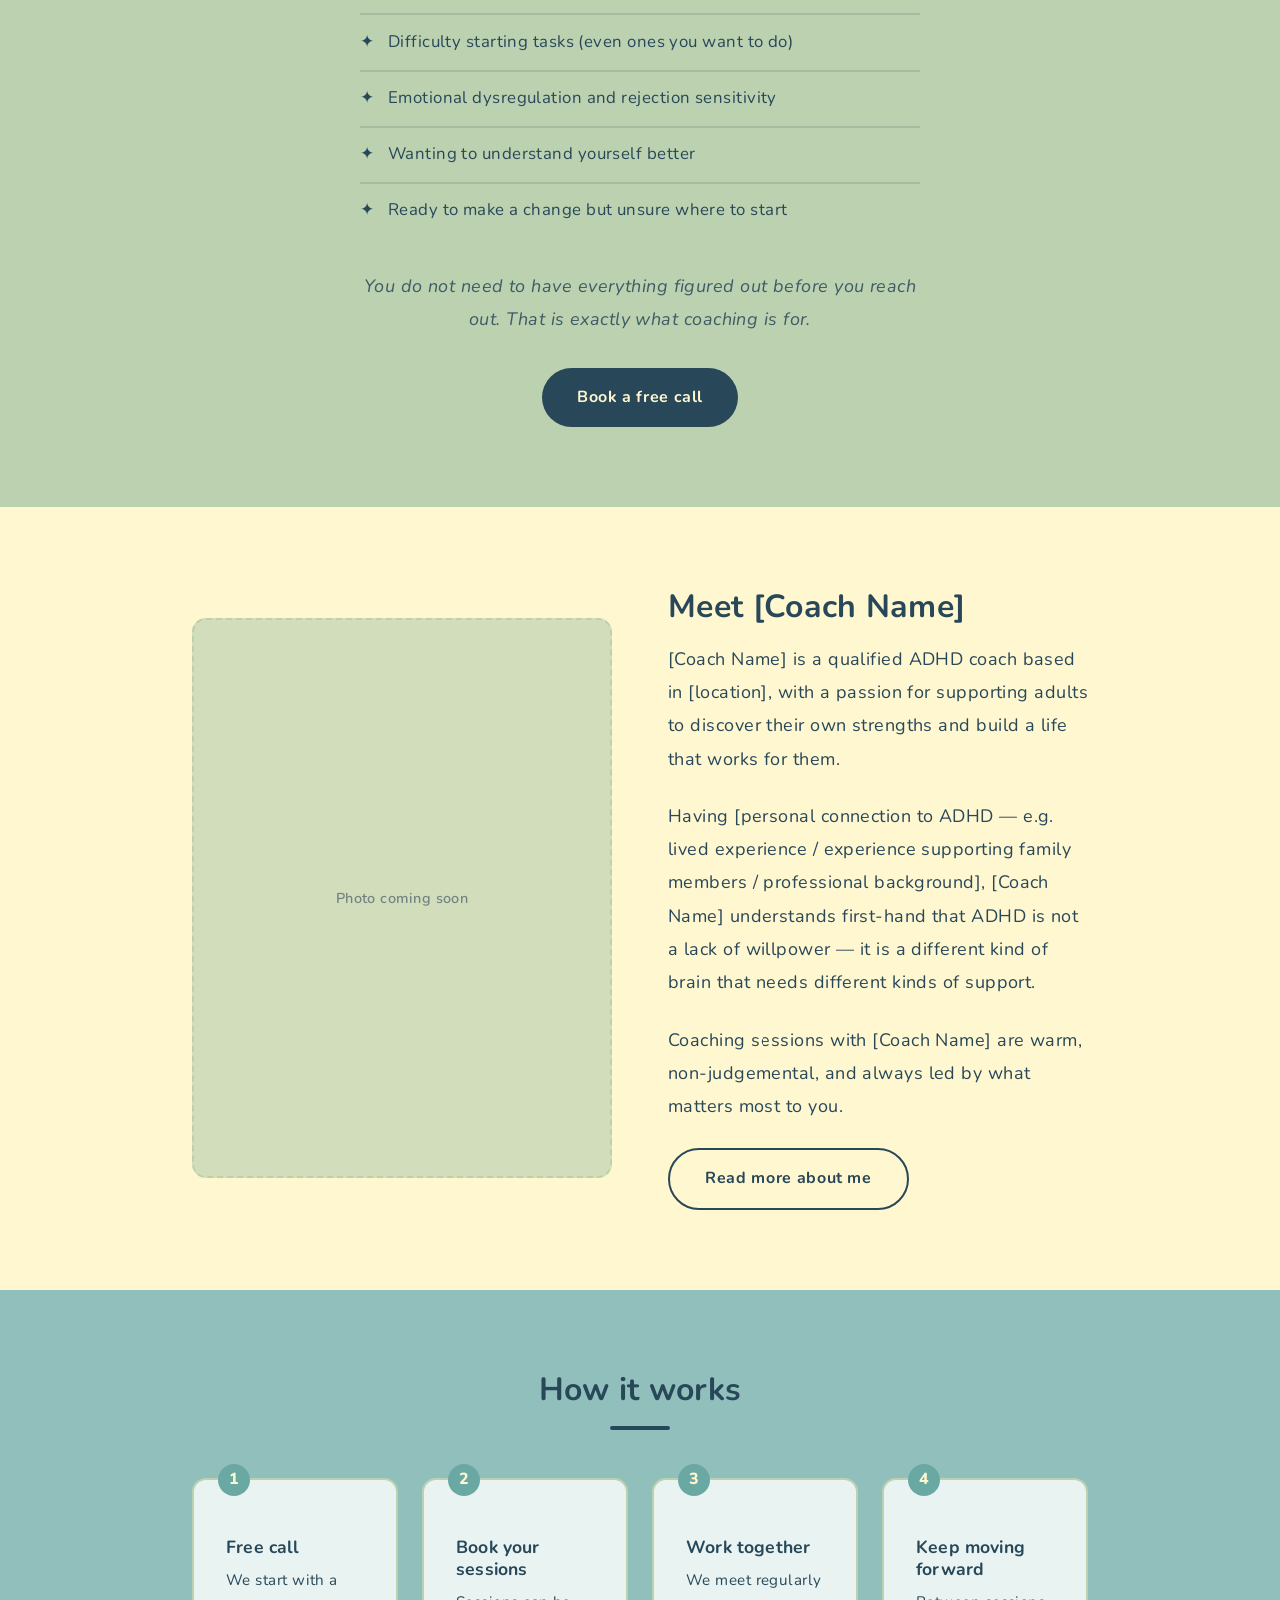
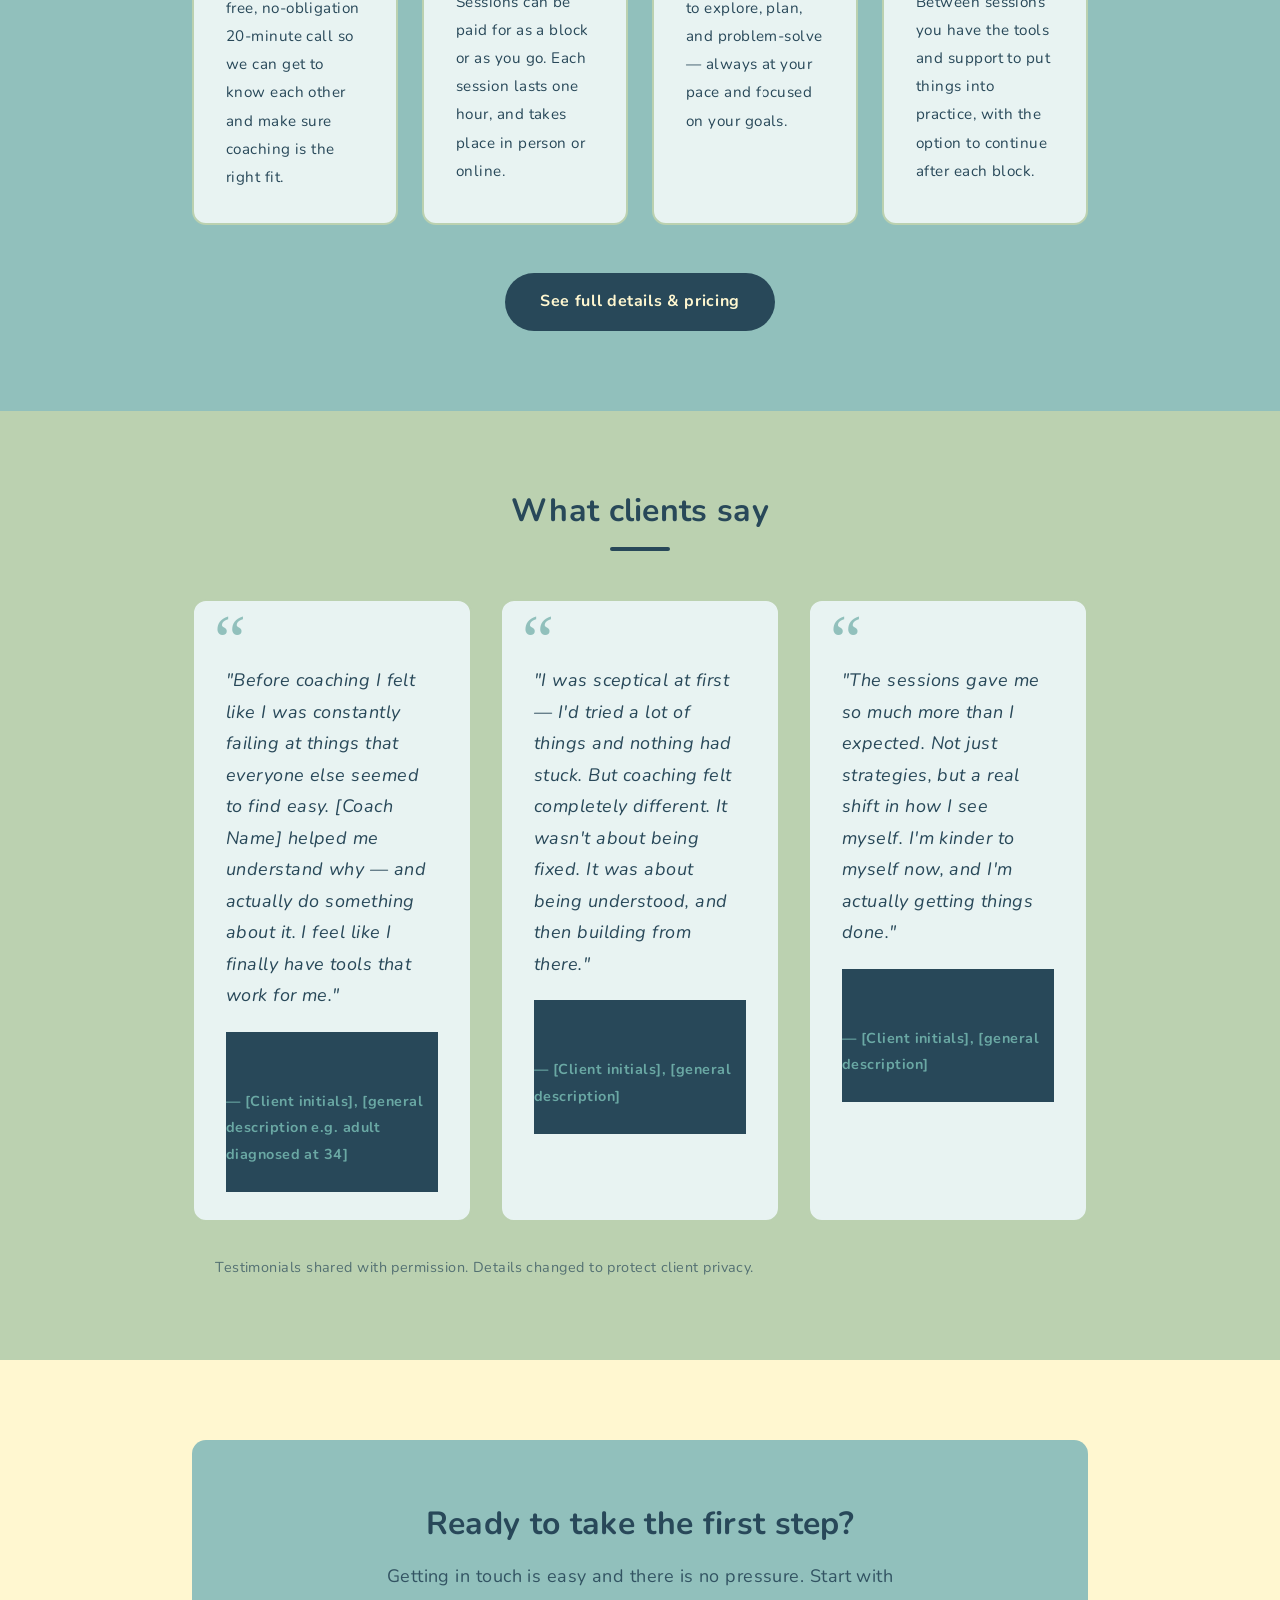
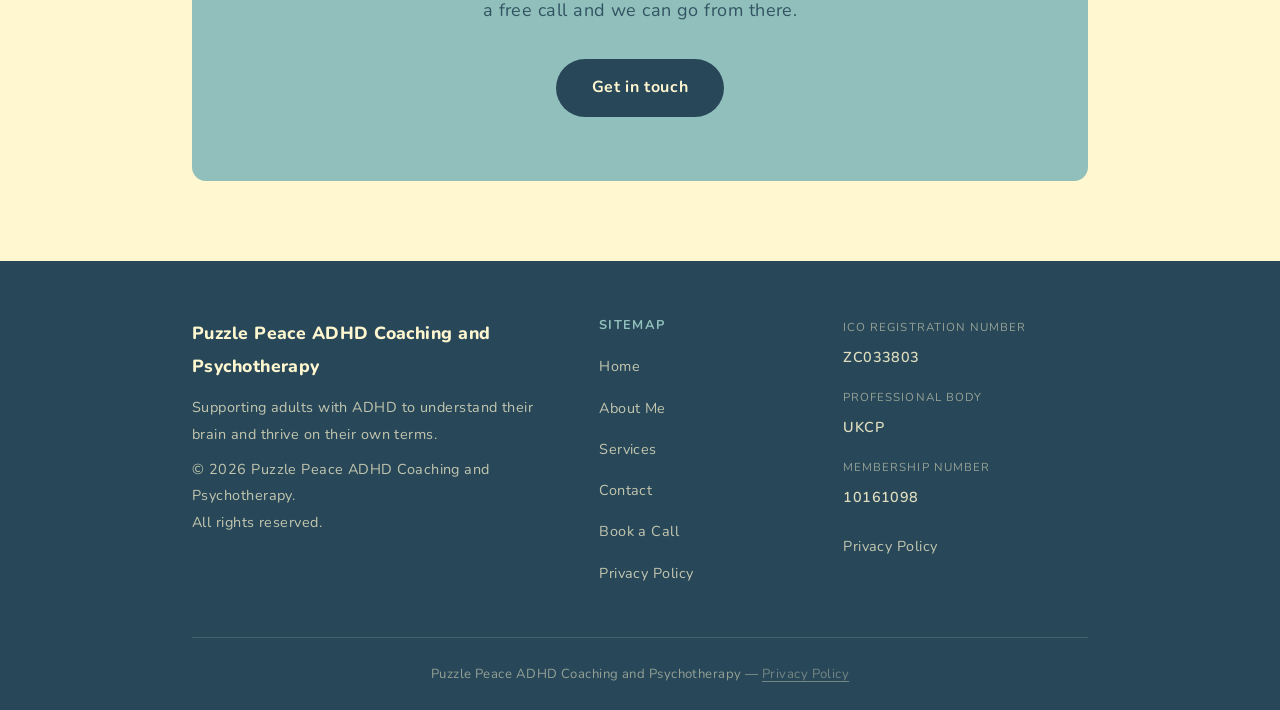
==== commit 83d1ef58: "Update company name, content, pricing, and contact details - Rename to Puzzle Peace ADHD Coaching an" ====
--- a/index.html
+++ b/index.html
@@ -3,11 +3,11 @@
 <head>
   <meta charset="UTF-8">
   <meta name="viewport" content="width=device-width, initial-scale=1.0">
-  <meta name="description" content="Puzzle Peace ADHD Coaching — supporting adults with ADHD to understand their brain, build practical strategies, and live life on their own terms.">
-  <title>Puzzle Peace ADHD Coaching | Home</title>
+  <meta name="description" content="Puzzle Peace ADHD Coaching and Psychotherapy — supporting adults with ADHD to understand their brain, build practical strategies, and live life on their own terms.">
+  <title>Puzzle Peace ADHD Coaching and Psychotherapy | Home</title>
   <link rel="stylesheet" href="css/style.css">
   <!-- Open Graph -->
-  <meta property="og:title" content="Puzzle Peace ADHD Coaching">
+  <meta property="og:title" content="Puzzle Peace ADHD Coaching and Psychotherapy">
   <meta property="og:description" content="ADHD coaching that helps you understand your brain, build strategies that work for you, and live life on your own terms.">
   <meta property="og:type" content="website">
   <meta property="og:url" content="https://[your-domain]/index.html">
@@ -19,12 +19,12 @@
   <!-- ===== HEADER ===== -->
   <header>
     <div class="nav-inner">
-      <a href="index.html" class="logo-link" aria-label="Puzzle Peace ADHD Coaching — home">
+      <a href="index.html" class="logo-link" aria-label="Puzzle Peace ADHD Coaching and Psychotherapy — home">
         <img
           src="images/logo.png"
-          alt="Puzzle Peace ADHD Coaching logo"
+          alt="Puzzle Peace ADHD Coaching and Psychotherapy logo"
           onerror="this.style.display='none'; this.nextElementSibling.style.display='block';">
-        <span class="logo-text">Puzzle Peace<br>ADHD Coaching</span>
+        <span class="logo-text">Puzzle Peace<br>ADHD Coaching and Psychotherapy</span>
       </a>
       <nav aria-label="Main navigation">
         <button class="menu-toggle" aria-label="Open navigation menu" aria-expanded="false" aria-controls="nav-links">
@@ -35,7 +35,7 @@
           <li><a href="about.html">About Me</a></li>
           <li><a href="services.html">Services</a></li>
           <li><a href="contact.html">Contact</a></li>
-          <li><a href="book.html" class="nav-cta">Book a call</a></li>
+          <li><a href="contact.html" class="nav-cta">Book a call</a></li>
         </ul>
       </nav>
     </div>
@@ -43,7 +43,7 @@
 
   <!-- ===== HERO ===== -->
   <section class="hero" aria-label="Welcome">
-    <p class="hero-brand">Puzzle Peace ADHD Coaching</p>
+    <img src="images/logo.png" alt="Puzzle Peace ADHD Coaching and Psychotherapy" class="hero-logo">
     <h1>Find your focus.<br>Find your peace.</h1>
     <p>
       ADHD coaching that helps you understand your brain, build strategies
@@ -155,47 +155,18 @@
         <h2>Could coaching help you?</h2>
         <span class="rule" aria-hidden="true"></span>
       </div>
-      <div class="two-col">
-        <div>
-          <p>
-            You might benefit from ADHD coaching if you often feel overwhelmed,
-            struggle to start or finish tasks, find it hard to manage time, or
-            feel like you are constantly playing catch-up — despite trying
-            really hard.
-          </p>
-          <p>
-            Coaching is for adults who have a diagnosis of ADHD (or are
-            awaiting assessment) and are ready to explore practical ways
-            to work with their brain rather than against it.
-          </p>
-          <p>
-            You do not need to have everything figured out before you
-            reach out. That is exactly what coaching is for.
-          </p>
-          <a href="contact.html" class="btn btn-dark">Book a free call</a>
-        </div>
-        <div>
-          <ul style="list-style: none; padding: 0;">
-            <li style="padding: 0.85rem 0; border-bottom: 2px solid rgba(40,72,89,0.15);">
-              ✦ &nbsp; Struggling with time blindness and deadlines
-            </li>
-            <li style="padding: 0.85rem 0; border-bottom: 2px solid rgba(40,72,89,0.15);">
-              ✦ &nbsp; Feeling constantly overwhelmed or disorganised
-            </li>
-            <li style="padding: 0.85rem 0; border-bottom: 2px solid rgba(40,72,89,0.15);">
-              ✦ &nbsp; Difficulty starting tasks (even ones you want to do)
-            </li>
-            <li style="padding: 0.85rem 0; border-bottom: 2px solid rgba(40,72,89,0.15);">
-              ✦ &nbsp; Emotional dysregulation and rejection sensitivity
-            </li>
-            <li style="padding: 0.85rem 0; border-bottom: 2px solid rgba(40,72,89,0.15);">
-              ✦ &nbsp; Wanting to understand yourself better
-            </li>
-            <li style="padding: 0.85rem 0;">
-              ✦ &nbsp; Ready to make a change but unsure where to start
-            </li>
-          </ul>
-        </div>
+      <div class="benefit-content">
+        <p class="benefit-intro">You might benefit from ADHD coaching if you are&hellip;</p>
+        <ul class="benefit-list">
+          <li>✦ &nbsp; Struggling with time blindness and deadlines</li>
+          <li>✦ &nbsp; Feeling constantly overwhelmed or disorganised</li>
+          <li>✦ &nbsp; Difficulty starting tasks (even ones you want to do)</li>
+          <li>✦ &nbsp; Emotional dysregulation and rejection sensitivity</li>
+          <li>✦ &nbsp; Wanting to understand yourself better</li>
+          <li>✦ &nbsp; Ready to make a change but unsure where to start</li>
+        </ul>
+        <p class="benefit-closing">You do not need to have everything figured out before you reach out. That is exactly what coaching is for.</p>
+        <a href="contact.html" class="btn btn-dark">Book a free call</a>
       </div>
     </div>
   </section>
@@ -240,17 +211,17 @@
       </div>
       <div class="steps">
         <div class="step">
-          <h3>Free discovery call</h3>
+          <h3>Free call</h3>
           <p>
             We start with a free, no-obligation 20-minute call so we can
             get to know each other and make sure coaching is the right fit.
           </p>
         </div>
         <div class="step">
-          <h3>Book your block</h3>
-          <p>
-            Sessions are booked and paid for in blocks of six. Each session
-            lasts 50 minutes and takes place in person.
+          <h3>Book your sessions</h3>
+          <p>
+            Sessions can be paid for as a block or as you go. Each session
+            lasts one hour, and takes place in person or online.
           </p>
         </div>
         <div class="step">
@@ -323,7 +294,7 @@
         <h2>Ready to take the first step?</h2>
         <p>
           Getting in touch is easy and there is no pressure. Start with
-          a free discovery call and we can go from there.
+          a free call and we can go from there.
         </p>
         <a href="contact.html" class="btn btn-dark">Get in touch</a>
       </div>
@@ -335,13 +306,13 @@
     <div class="container">
       <div class="footer-grid">
         <div class="footer-col">
-          <span class="footer-brand-name">Puzzle Peace ADHD Coaching</span>
+          <span class="footer-brand-name">Puzzle Peace ADHD Coaching and Psychotherapy</span>
           <p>
             Supporting adults with ADHD to understand their brain and
             thrive on their own terms.
           </p>
           <p style="margin-top: 0.5rem;">
-            &copy; <span id="year"></span> Puzzle Peace ADHD Coaching.<br>
+            &copy; <span id="year"></span> Puzzle Peace ADHD Coaching and Psychotherapy.<br>
             All rights reserved.
           </p>
         </div>
@@ -352,23 +323,22 @@
             <li><a href="about.html">About Me</a></li>
             <li><a href="services.html">Services</a></li>
             <li><a href="contact.html">Contact</a></li>
-            <li><a href="book.html">Book a Call</a></li>
+            <li><a href="contact.html">Book a Call</a></li>
             <li><a href="privacy-policy.html">Privacy Policy</a></li>
           </ul>
         </div>
         <div class="footer-col">
-          <h4>Regulatory</h4>
           <div class="reg-item">
             <span class="reg-label">ICO Registration Number</span>
-            <span class="reg-value">[ICO Number TBC]</span>
+            <span class="reg-value">ZC033803</span>
           </div>
           <div class="reg-item">
             <span class="reg-label">Professional Body</span>
-            <span class="reg-value">[Body Name TBC]</span>
+            <span class="reg-value">UKCP</span>
           </div>
           <div class="reg-item">
             <span class="reg-label">Membership Number</span>
-            <span class="reg-value">[Number TBC]</span>
+            <span class="reg-value">10161098</span>
           </div>
           <div style="margin-top: 1rem;">
             <a href="privacy-policy.html">Privacy Policy</a>
@@ -376,7 +346,7 @@
         </div>
       </div>
       <div class="footer-bottom">
-        Puzzle Peace ADHD Coaching &mdash;
+        Puzzle Peace ADHD Coaching and Psychotherapy &mdash;
         <a href="privacy-policy.html">Privacy Policy</a>
       </div>
     </div>
--- a/css/style.css
+++ b/css/style.css
@@ -97,7 +97,7 @@
 .logo-link img { height: 60px; width: auto; display: block; }
 
 .logo-text {
-  font-size: 1rem;
+  font-size: 0.85rem;
   font-weight: 800;
   color: var(--text);
   line-height: 1.25;
@@ -153,6 +153,15 @@
 }
 
 /* --- HERO --- */
+.hero-logo {
+  display: block;
+  margin: 0 auto 2.5rem;
+  max-width: 240px;
+  width: 55%;
+  height: auto;
+  filter: drop-shadow(0 4px 16px rgba(40, 72, 89, 0.18));
+}
+
 .hero {
   background: var(--teal);
   padding: 5.5rem 2rem;
@@ -342,6 +351,14 @@
 .service-block h3 { color: var(--teal-dark); margin-bottom: 0.75rem; }
 .service-block p, .service-block ul { max-width: 100%; }
 
+/* --- PRICING GRID --- */
+.pricing-grid {
+  display: grid;
+  grid-template-columns: repeat(3, 1fr);
+  gap: 1.5rem;
+  margin-bottom: 2rem;
+}
+
 /* --- PRICING BOX --- */
 .pricing-box {
   background: var(--teal);
@@ -571,6 +588,42 @@
 .not-col ul li:last-child { border-bottom: none; }
 .not-col.is-col li::before   { content: '✓  '; color: var(--teal-dark); font-weight: 800; }
 .not-col.not-col-x li::before { content: '✕  '; color: var(--text); opacity: 0.45; font-weight: 800; }
+
+/* --- BENEFIT SECTION --- */
+.benefit-content {
+  max-width: 560px;
+  margin: 0 auto;
+  text-align: center;
+}
+.benefit-intro {
+  font-size: 1.15rem;
+  font-weight: 600;
+  color: var(--text);
+  margin-bottom: 0.5rem;
+  max-width: 100%;
+}
+.benefit-list {
+  list-style: none;
+  padding: 0;
+  margin: 0 0 2rem;
+  text-align: left;
+}
+.benefit-list li {
+  padding: 0.85rem 0;
+  border-bottom: 2px solid rgba(40, 72, 89, 0.15);
+  font-size: 1.05rem;
+  margin-bottom: 0;
+  line-height: 1.6;
+}
+.benefit-list li:last-child {
+  border-bottom: none;
+}
+.benefit-closing {
+  font-style: italic;
+  opacity: 0.85;
+  margin-bottom: 2rem;
+  max-width: 100%;
+}
 
 /* --- SESSION WALKTHROUGH --- */
 .session-steps {
@@ -668,6 +721,7 @@
   .footer-grid { grid-template-columns: 1fr; gap: 2rem; }
   .card-grid { grid-template-columns: 1fr; }
   .steps { grid-template-columns: 1fr; }
+  .pricing-grid { grid-template-columns: 1fr; }
   .btn-group { flex-direction: column; align-items: center; }
   .not-grid { grid-template-columns: 1fr; gap: 0; }
   .session-steps { grid-template-columns: repeat(2, 1fr); }
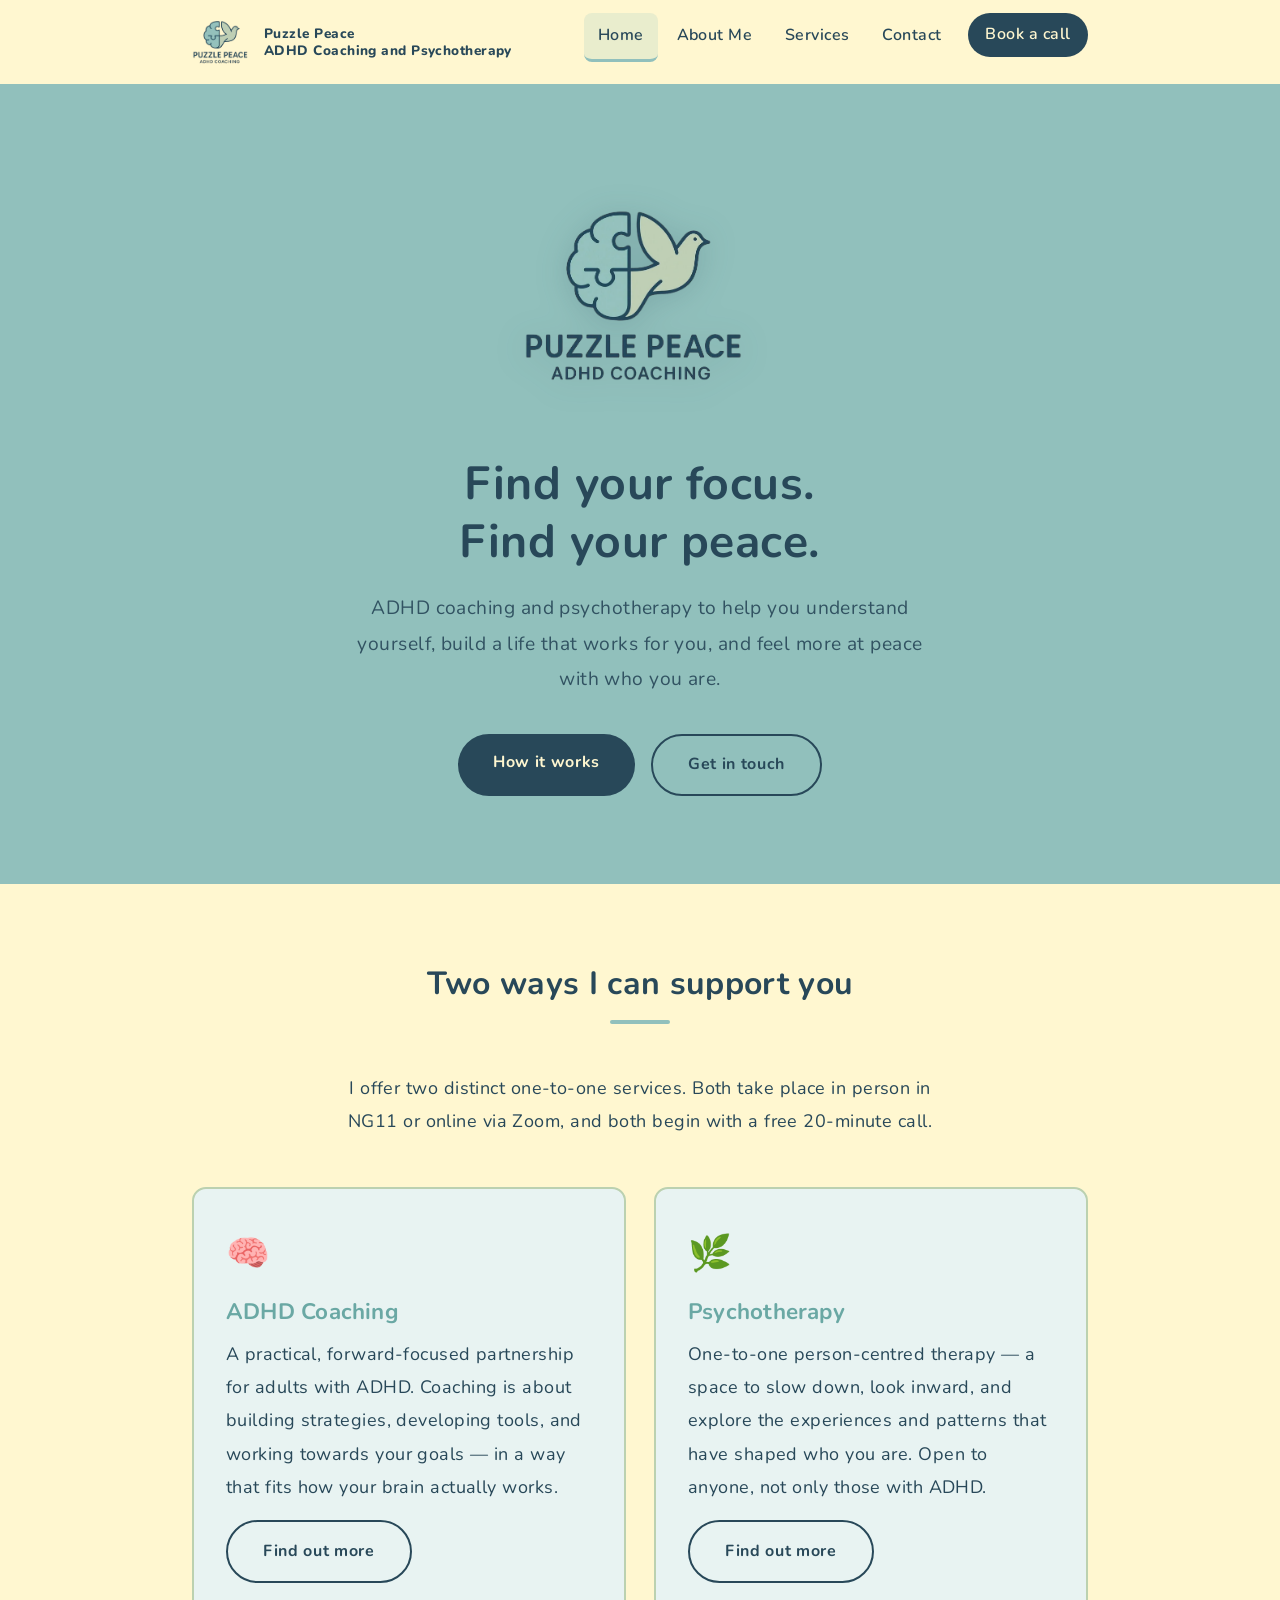
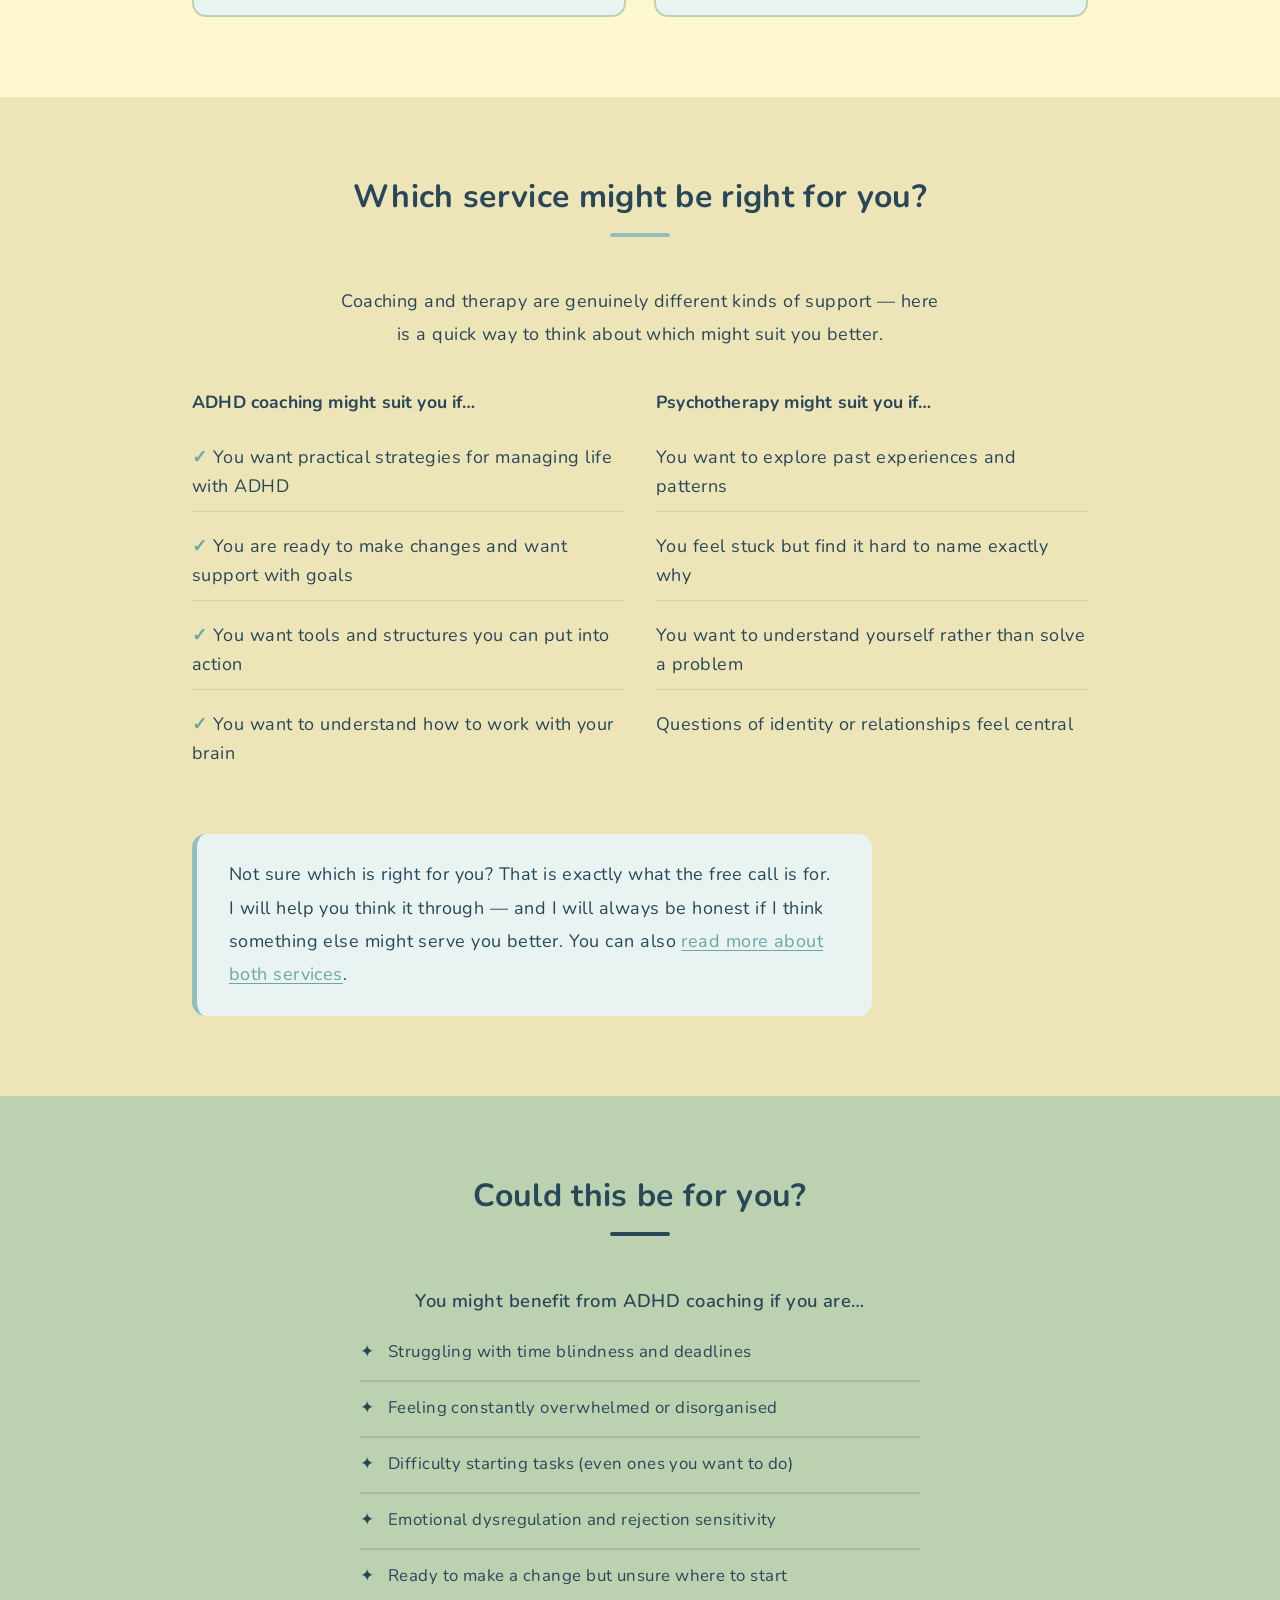
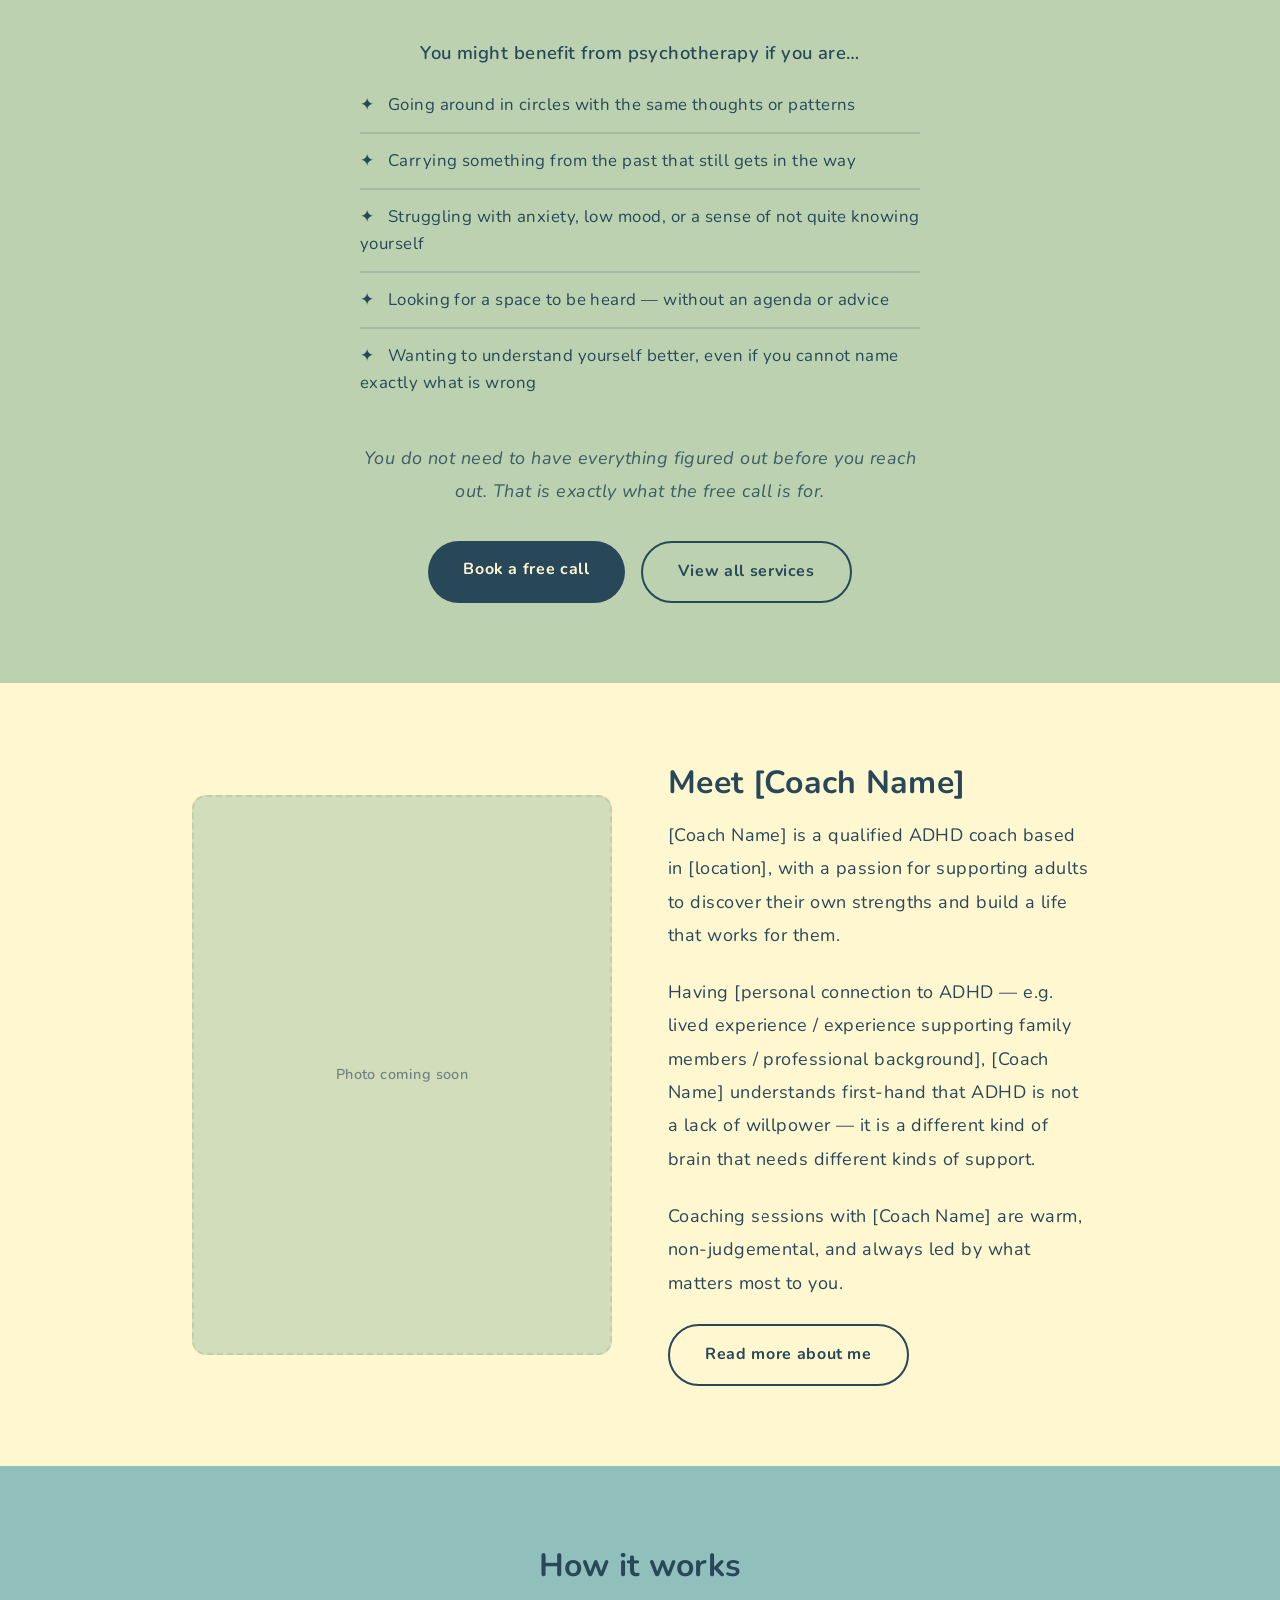
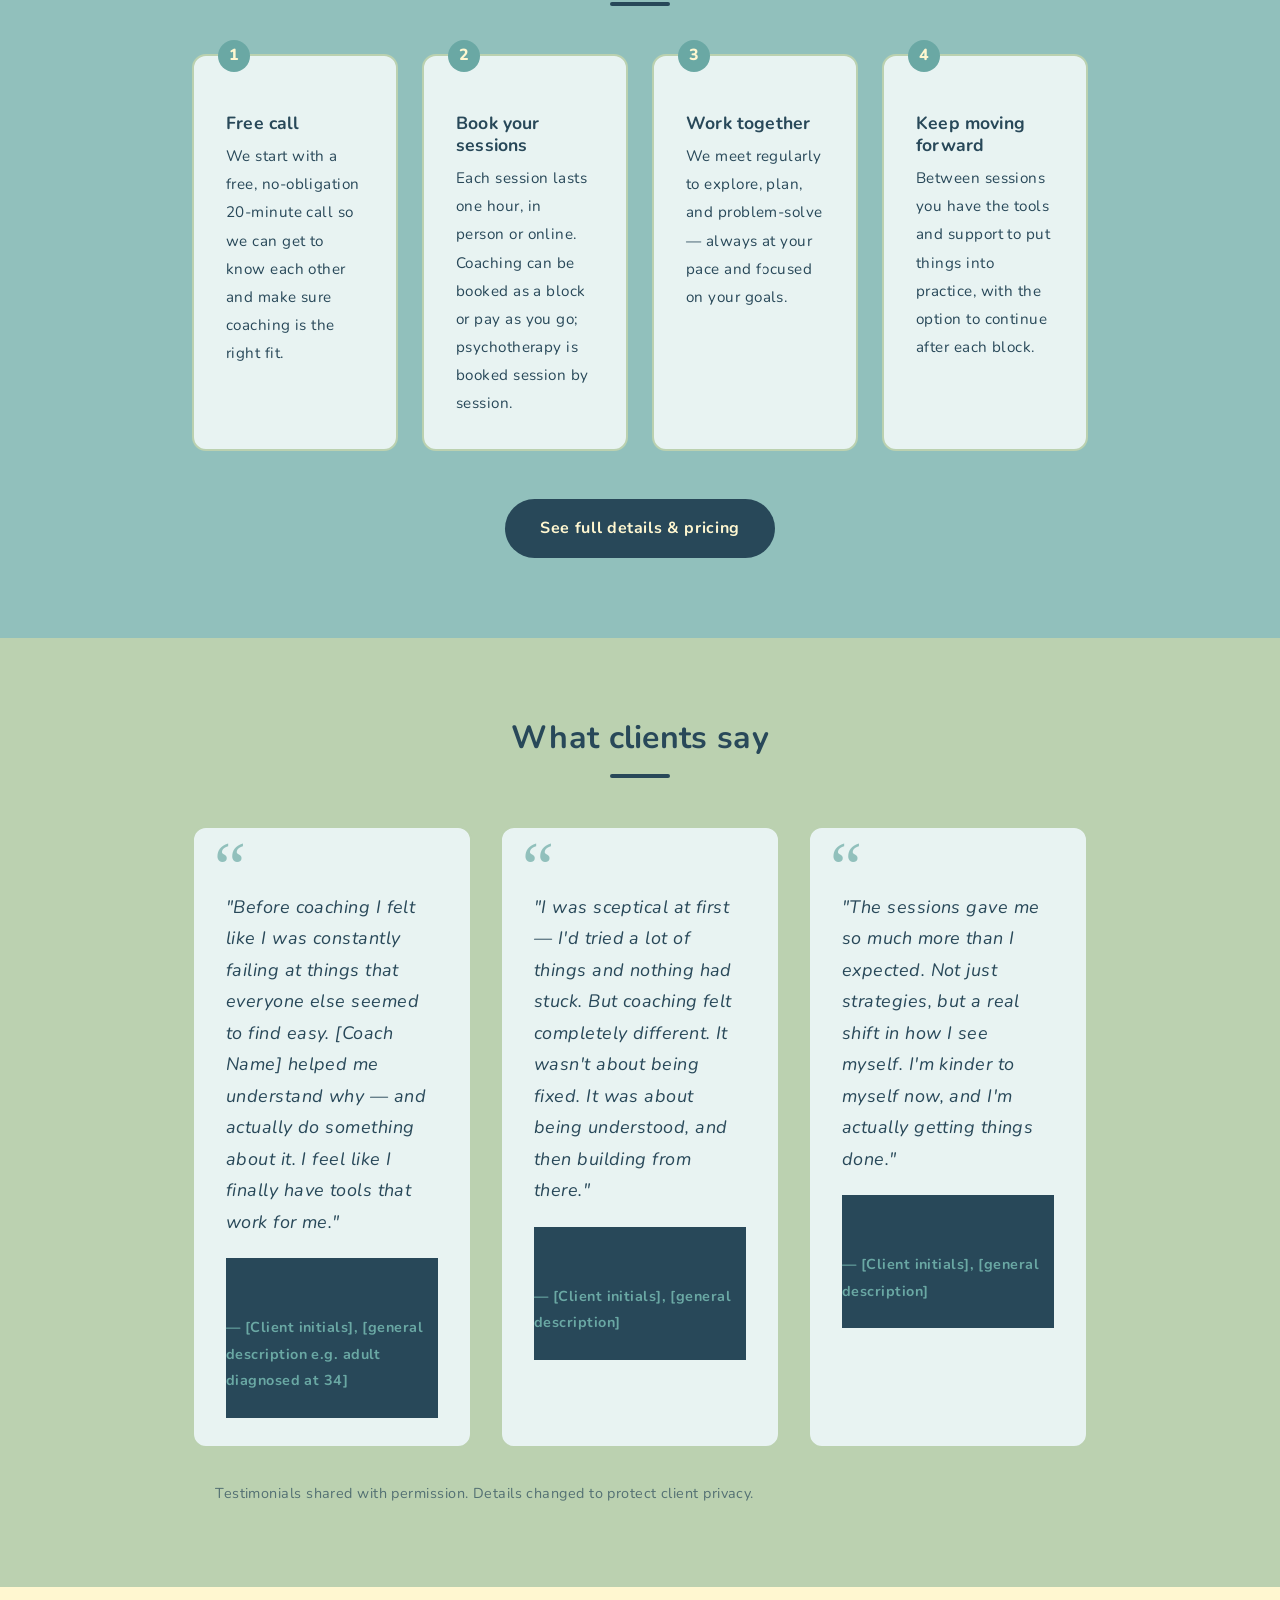
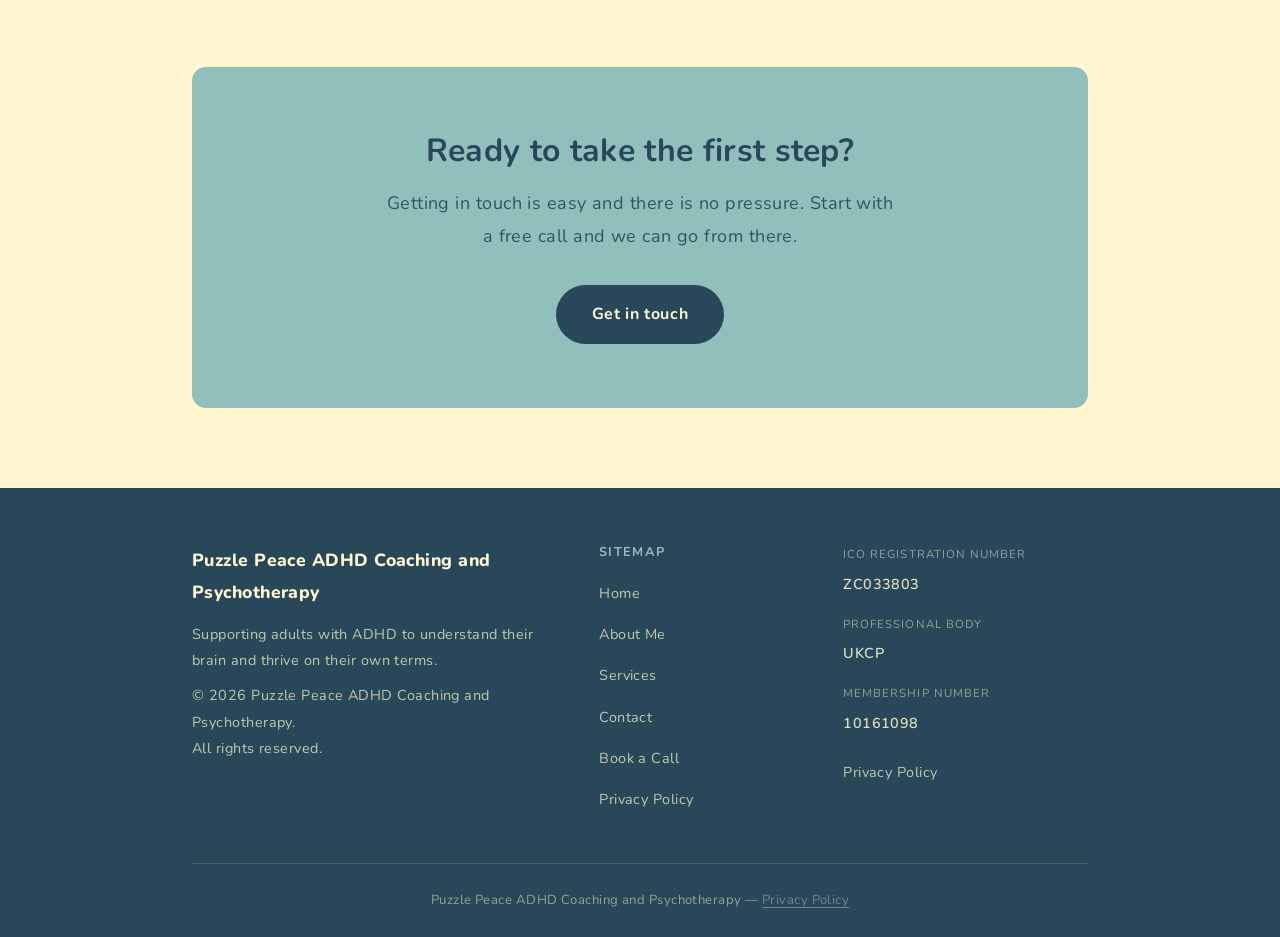
==== commit 5fe55f28: "Add psychotherapy as equal service alongside ADHD coaching - New adhd-coaching.html: coaching-specif" ====
--- a/index.html
+++ b/index.html
@@ -46,8 +46,8 @@
     <img src="images/logo.png" alt="Puzzle Peace ADHD Coaching and Psychotherapy" class="hero-logo">
     <h1>Find your focus.<br>Find your peace.</h1>
     <p>
-      ADHD coaching that helps you understand your brain, build strategies
-      that actually work for you, and live life on your own terms.
+      ADHD coaching and psychotherapy to help you understand yourself,
+      build a life that works for you, and feel more at peace with who you are.
     </p>
     <div class="btn-group">
       <a href="services.html" class="btn btn-dark">How it works</a>
@@ -55,94 +55,83 @@
     </div>
   </section>
 
-  <!-- ===== WHAT IS ADHD COACHING ===== -->
+  <!-- ===== TWO WAYS I CAN SUPPORT YOU ===== -->
   <section>
     <div class="container">
       <div class="section-title">
-        <h2>What is ADHD coaching?</h2>
-        <span class="rule" aria-hidden="true"></span>
-      </div>
-      <p style="text-align: center; margin: 0 auto 3rem;">
-        ADHD coaching is a practical, forward-focused partnership. It is not therapy —
-        it is a collaborative space where you explore how your ADHD brain works,
-        identify what gets in the way, and develop personalised strategies to help
-        you move forward in your life and work.
+        <h2>Two ways I can support you</h2>
+        <span class="rule" aria-hidden="true"></span>
+      </div>
+      <p style="text-align: center; margin: 0 auto 3rem; max-width: 620px;">
+        I offer two distinct one-to-one services. Both take place in person in NG11
+        or online via Zoom, and both begin with a free 20-minute call.
       </p>
       <div class="card-grid">
         <div class="card">
           <span class="card-icon" aria-hidden="true">🧠</span>
-          <h3>Understand</h3>
-          <p>
-            Gain a clearer picture of how your ADHD affects you specifically —
-            your strengths, your challenges, and the patterns that have
-            been holding you back.
-          </p>
-        </div>
-        <div class="card">
-          <span class="card-icon" aria-hidden="true">🗺️</span>
-          <h3>Strategise</h3>
-          <p>
-            Work with your coach to build practical, real-world tools and
-            routines that fit your life — not someone else's idea of
-            what "organised" looks like.
+          <h3>ADHD Coaching</h3>
+          <p>
+            A practical, forward-focused partnership for adults with ADHD.
+            Coaching is about building strategies, developing tools, and working
+            towards your goals — in a way that fits how your brain actually works.
+          </p>
+          <p style="margin-top: 1rem;">
+            <a href="adhd-coaching.html" class="btn btn-outline" style="display: inline-block;">Find out more</a>
           </p>
         </div>
         <div class="card">
           <span class="card-icon" aria-hidden="true">🌿</span>
-          <h3>Thrive</h3>
-          <p>
-            Build momentum, self-compassion, and confidence — so that
-            you can achieve what matters to you and feel more at peace
-            with who you are.
-          </p>
-        </div>
-      </div>
-    </div>
-  </section>
-
-  <!-- ===== WHAT COACHING IS NOT ===== -->
+          <h3>Psychotherapy</h3>
+          <p>
+            One-to-one person-centred therapy — a space to slow down, look inward,
+            and explore the experiences and patterns that have shaped who you are.
+            Open to anyone, not only those with ADHD.
+          </p>
+          <p style="margin-top: 1rem;">
+            <a href="psychotherapy.html" class="btn btn-outline" style="display: inline-block;">Find out more</a>
+          </p>
+        </div>
+      </div>
+    </div>
+  </section>
+
+  <!-- ===== WHICH SERVICE IS RIGHT FOR YOU? ===== -->
   <section class="section-alt">
     <div class="container">
       <div class="section-title">
-        <h2>What ADHD coaching is — and isn't</h2>
+        <h2>Which service might be right for you?</h2>
         <span class="rule" aria-hidden="true"></span>
       </div>
       <p style="text-align: center; max-width: 600px; margin: 0 auto 2.5rem;">
-        It helps to know what you are signing up for. Coaching is a specific
-        kind of support — different from therapy, and different from advice.
+        Coaching and therapy are genuinely different kinds of support — here is a
+        quick way to think about which might suit you better.
       </p>
       <div class="not-grid">
         <div class="not-col is-col">
-          <h3>Coaching is...</h3>
+          <h3>ADHD coaching might suit you if&hellip;</h3>
           <ul>
-            <li>A practical, forward-focused partnership</li>
-            <li>Led by your goals and priorities</li>
-            <li>A space to explore, problem-solve, and plan</li>
-            <li>Built around how your brain actually works</li>
-            <li>Non-judgemental and entirely confidential</li>
-            <li>About building skills and strategies you keep</li>
-            <li>Grounded in the belief that you are capable</li>
+            <li>You want practical strategies for managing life with ADHD</li>
+            <li>You are ready to make changes and want support with goals</li>
+            <li>You want tools and structures you can put into action</li>
+            <li>You want to understand how to work with your brain</li>
           </ul>
         </div>
-        <div class="not-col not-col-x">
-          <h3>Coaching is not...</h3>
+        <div class="not-col">
+          <h3>Psychotherapy might suit you if&hellip;</h3>
           <ul>
-            <li>Therapy or counselling</li>
-            <li>A medical or clinical service</li>
-            <li>A route to diagnosis or assessment</li>
-            <li>Someone telling you what to do</li>
-            <li>About "fixing" you — you do not need fixing</li>
-            <li>A substitute for medication or mental health care</li>
-            <li>Only for people who have everything figured out</li>
+            <li>You want to explore past experiences and patterns</li>
+            <li>You feel stuck but find it hard to name exactly why</li>
+            <li>You want to understand yourself rather than solve a problem</li>
+            <li>Questions of identity or relationships feel central</li>
           </ul>
         </div>
       </div>
       <div style="background: var(--off-white); border-radius: var(--radius); padding: 1.5rem 2rem; margin-top: 2rem; border-left: 5px solid var(--teal); max-width: 680px;">
         <p style="max-width: 100%; margin: 0;">
-          If you are experiencing significant mental health difficulties,
-          coaching works best alongside — not instead of — appropriate clinical
-          support. I will always be honest with you if I think another form
-          of help might serve you better.
+          Not sure which is right for you? That is exactly what the free call is for.
+          I will help you think it through — and I will always be honest if I think
+          something else might serve you better. You can also
+          <a href="services.html">read more about both services</a>.
         </p>
       </div>
     </div>
@@ -152,7 +141,7 @@
   <section class="section-sage">
     <div class="container">
       <div class="section-title">
-        <h2>Could coaching help you?</h2>
+        <h2>Could this be for you?</h2>
         <span class="rule" aria-hidden="true"></span>
       </div>
       <div class="benefit-content">
@@ -162,11 +151,21 @@
           <li>✦ &nbsp; Feeling constantly overwhelmed or disorganised</li>
           <li>✦ &nbsp; Difficulty starting tasks (even ones you want to do)</li>
           <li>✦ &nbsp; Emotional dysregulation and rejection sensitivity</li>
-          <li>✦ &nbsp; Wanting to understand yourself better</li>
           <li>✦ &nbsp; Ready to make a change but unsure where to start</li>
         </ul>
-        <p class="benefit-closing">You do not need to have everything figured out before you reach out. That is exactly what coaching is for.</p>
-        <a href="contact.html" class="btn btn-dark">Book a free call</a>
+        <p class="benefit-intro" style="margin-top: 2rem;">You might benefit from psychotherapy if you are&hellip;</p>
+        <ul class="benefit-list">
+          <li>✦ &nbsp; Going around in circles with the same thoughts or patterns</li>
+          <li>✦ &nbsp; Carrying something from the past that still gets in the way</li>
+          <li>✦ &nbsp; Struggling with anxiety, low mood, or a sense of not quite knowing yourself</li>
+          <li>✦ &nbsp; Looking for a space to be heard — without an agenda or advice</li>
+          <li>✦ &nbsp; Wanting to understand yourself better, even if you cannot name exactly what is wrong</li>
+        </ul>
+        <p class="benefit-closing">You do not need to have everything figured out before you reach out. That is exactly what the free call is for.</p>
+        <div class="btn-group">
+          <a href="contact.html" class="btn btn-dark">Book a free call</a>
+          <a href="services.html" class="btn btn-outline">View all services</a>
+        </div>
       </div>
     </div>
   </section>
@@ -220,8 +219,9 @@
         <div class="step">
           <h3>Book your sessions</h3>
           <p>
-            Sessions can be paid for as a block or as you go. Each session
-            lasts one hour, and takes place in person or online.
+            Each session lasts one hour, in person or online. Coaching
+            can be booked as a block or pay as you go; psychotherapy
+            is booked session by session.
           </p>
         </div>
         <div class="step">
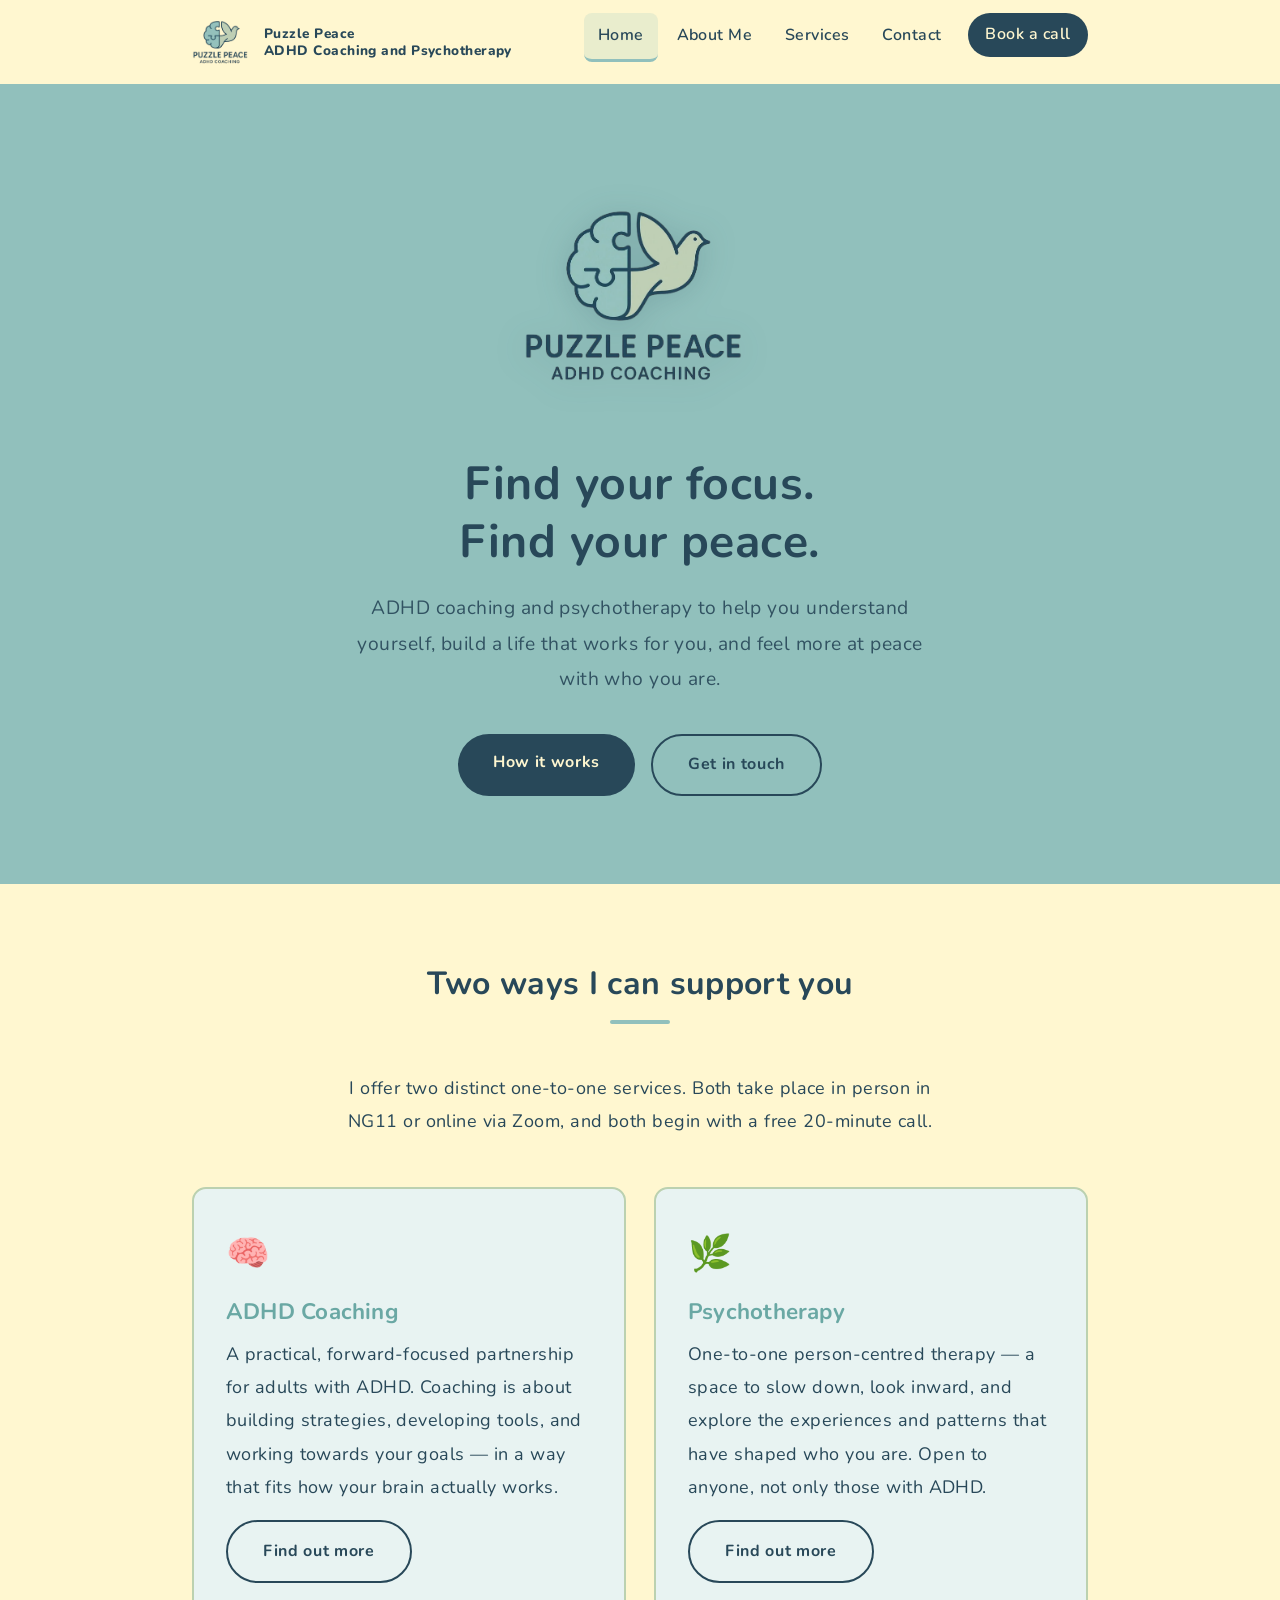
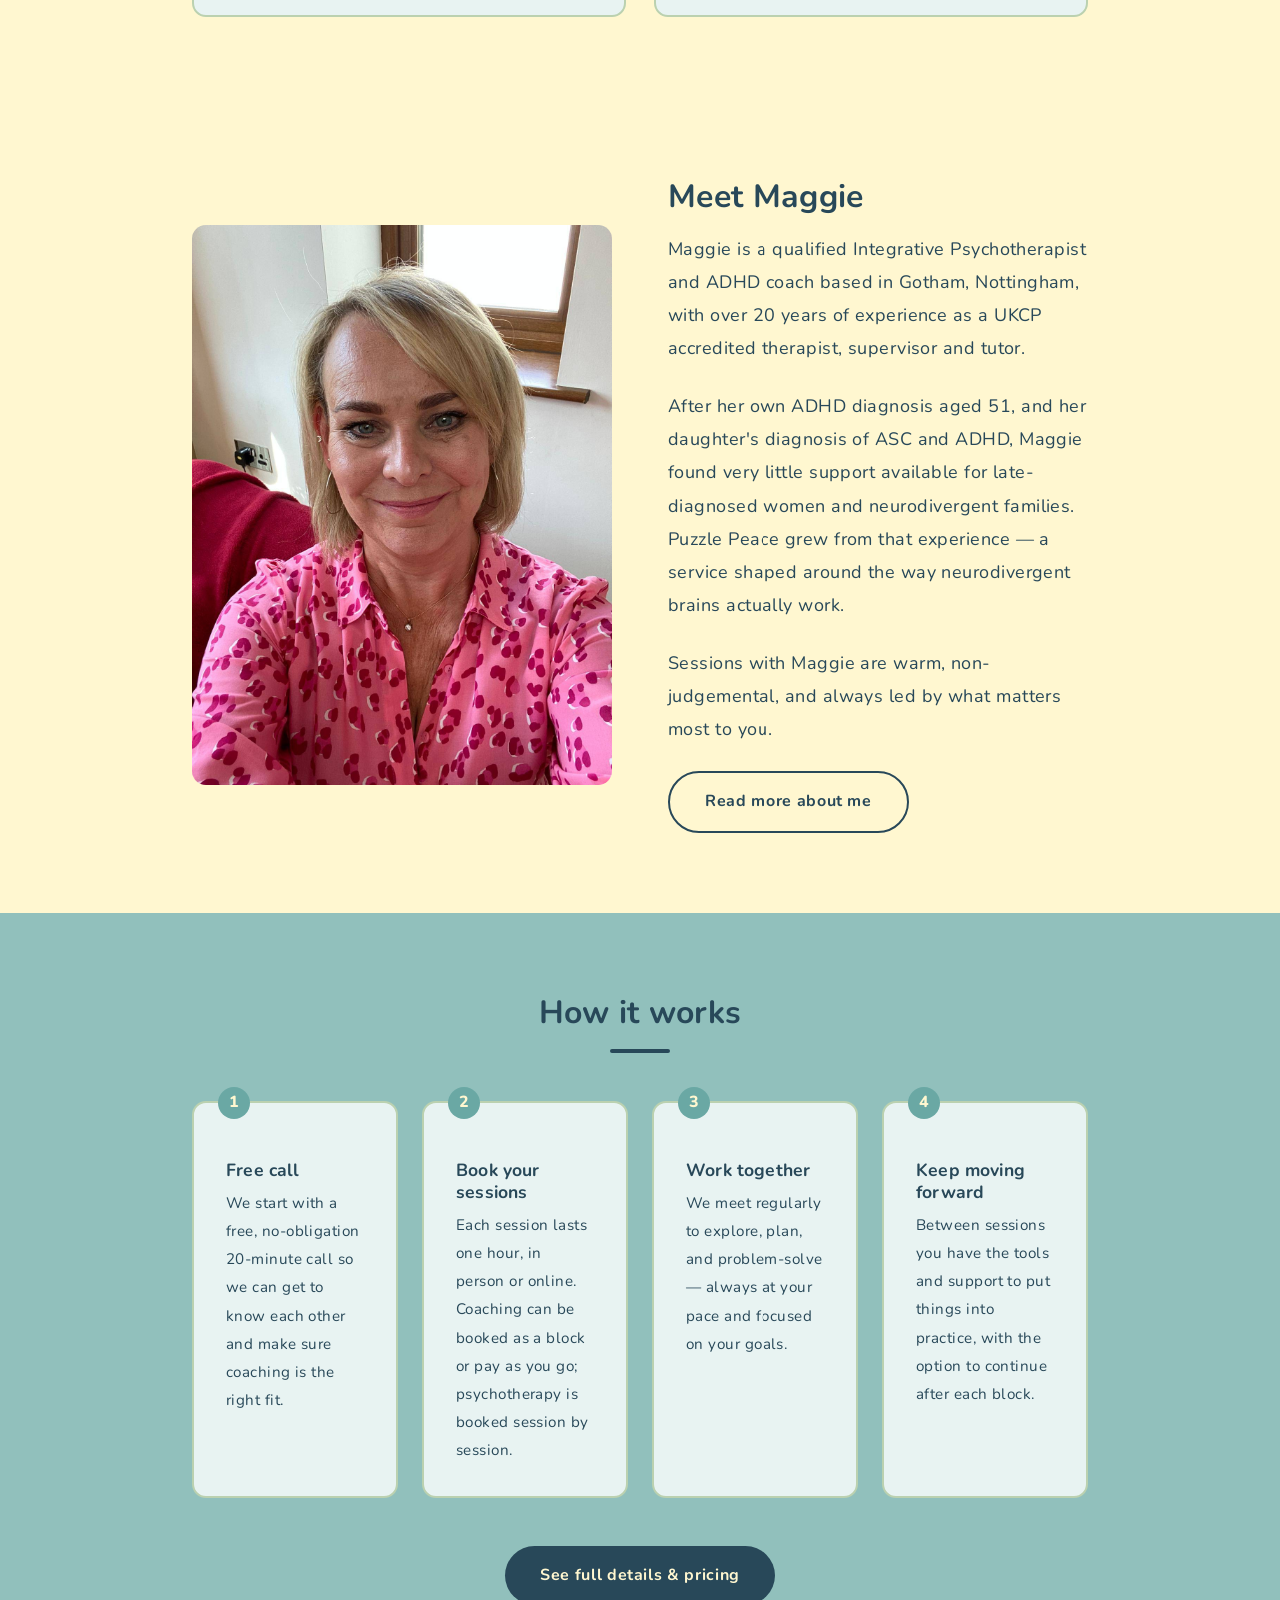
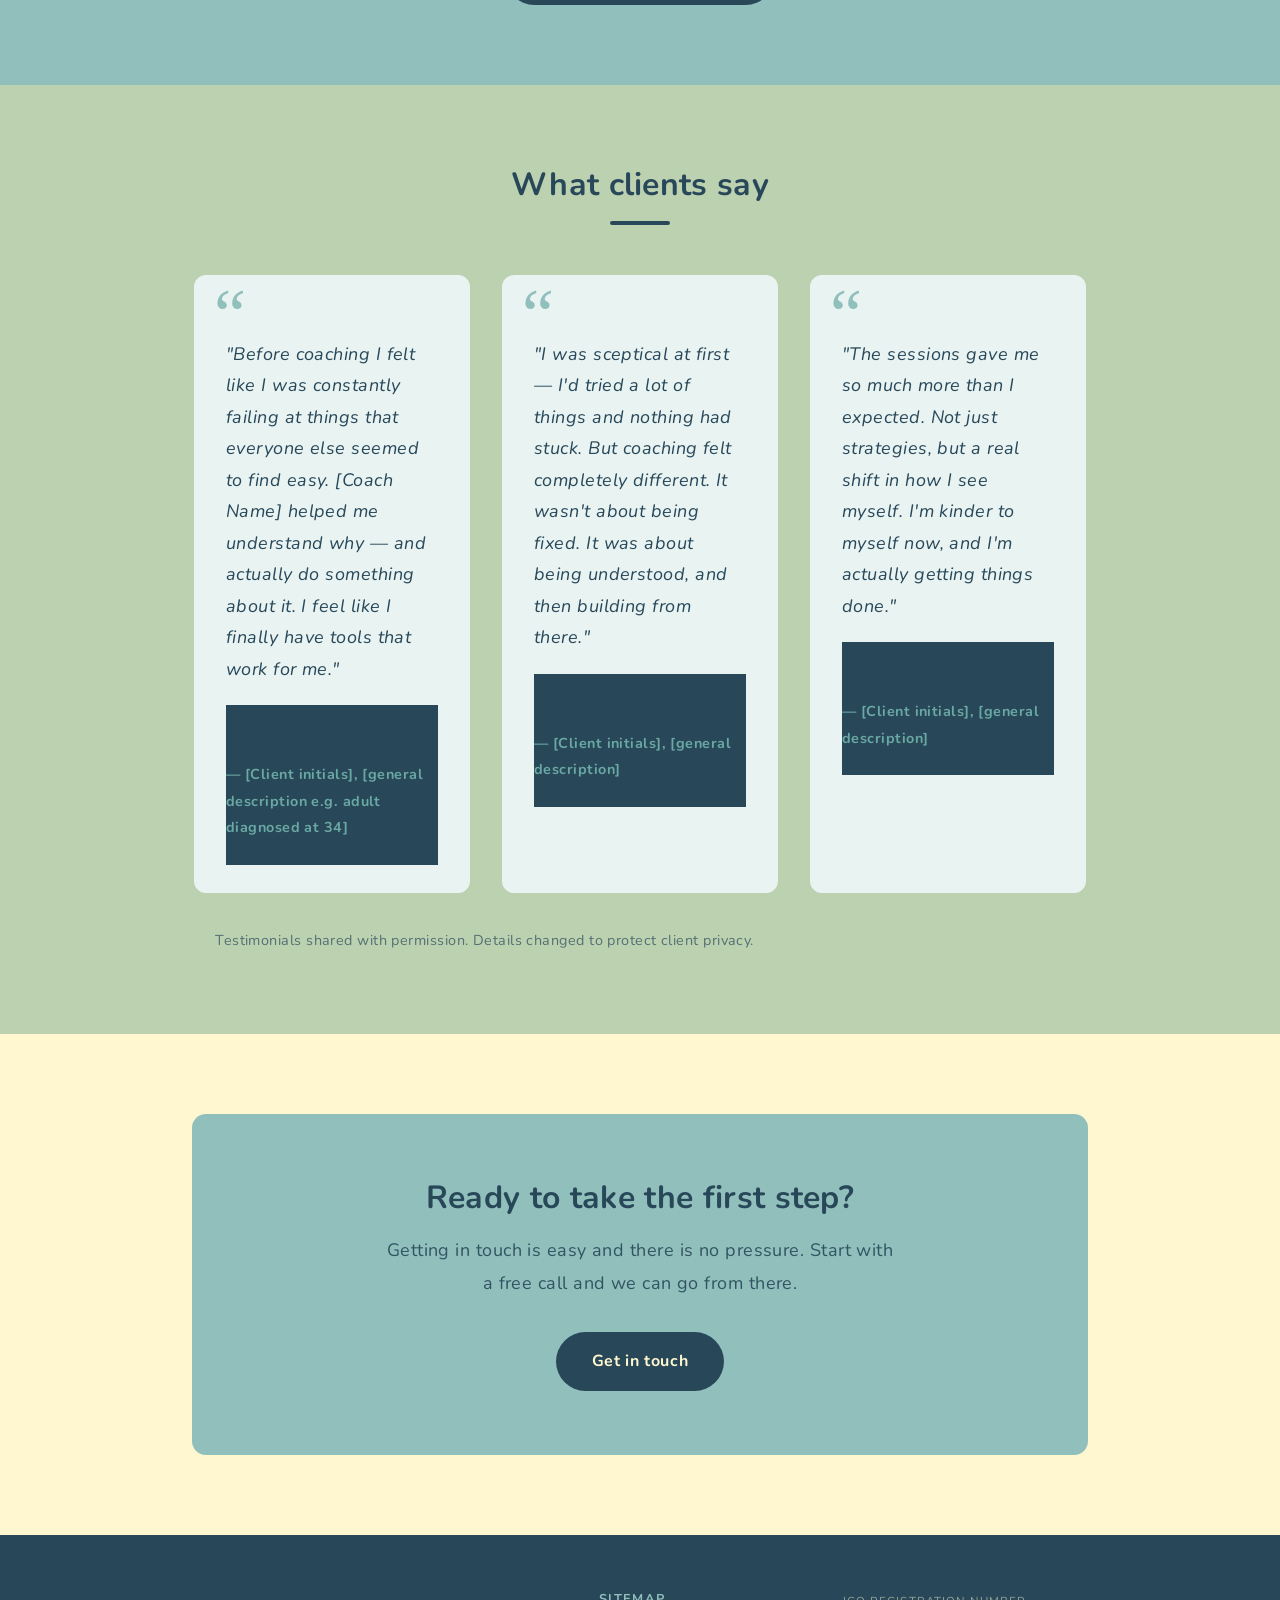
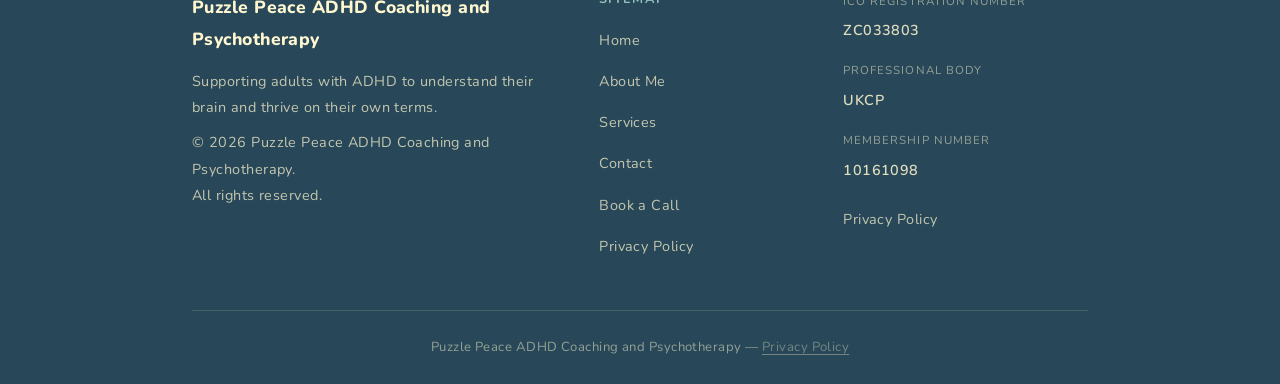
==== commit 8defd0ba: "Add Maggie's photo, update contact details, and tidy site content - Add maggie.jpeg to about and hom" ====
--- a/index.html
+++ b/index.html
@@ -10,8 +10,8 @@
   <meta property="og:title" content="Puzzle Peace ADHD Coaching and Psychotherapy">
   <meta property="og:description" content="ADHD coaching that helps you understand your brain, build strategies that work for you, and live life on your own terms.">
   <meta property="og:type" content="website">
-  <meta property="og:url" content="https://[your-domain]/index.html">
-  <meta property="og:image" content="https://[your-domain]/images/logo.png">
+  <meta property="og:url" content="https://www.puzzlepeacecounselling.co.uk/index.html">
+  <meta property="og:image" content="https://www.puzzlepeacecounselling.co.uk/images/logo.png">
   <meta name="twitter:card" content="summary_large_image">
 </head>
 <body>
@@ -95,105 +95,33 @@
     </div>
   </section>
 
-  <!-- ===== WHICH SERVICE IS RIGHT FOR YOU? ===== -->
-  <section class="section-alt">
-    <div class="container">
-      <div class="section-title">
-        <h2>Which service might be right for you?</h2>
-        <span class="rule" aria-hidden="true"></span>
-      </div>
-      <p style="text-align: center; max-width: 600px; margin: 0 auto 2.5rem;">
-        Coaching and therapy are genuinely different kinds of support — here is a
-        quick way to think about which might suit you better.
-      </p>
-      <div class="not-grid">
-        <div class="not-col is-col">
-          <h3>ADHD coaching might suit you if&hellip;</h3>
-          <ul>
-            <li>You want practical strategies for managing life with ADHD</li>
-            <li>You are ready to make changes and want support with goals</li>
-            <li>You want tools and structures you can put into action</li>
-            <li>You want to understand how to work with your brain</li>
-          </ul>
-        </div>
-        <div class="not-col">
-          <h3>Psychotherapy might suit you if&hellip;</h3>
-          <ul>
-            <li>You want to explore past experiences and patterns</li>
-            <li>You feel stuck but find it hard to name exactly why</li>
-            <li>You want to understand yourself rather than solve a problem</li>
-            <li>Questions of identity or relationships feel central</li>
-          </ul>
-        </div>
-      </div>
-      <div style="background: var(--off-white); border-radius: var(--radius); padding: 1.5rem 2rem; margin-top: 2rem; border-left: 5px solid var(--teal); max-width: 680px;">
-        <p style="max-width: 100%; margin: 0;">
-          Not sure which is right for you? That is exactly what the free call is for.
-          I will help you think it through — and I will always be honest if I think
-          something else might serve you better. You can also
-          <a href="services.html">read more about both services</a>.
-        </p>
-      </div>
-    </div>
-  </section>
-
-  <!-- ===== WHO MIGHT BENEFIT ===== -->
-  <section class="section-sage">
-    <div class="container">
-      <div class="section-title">
-        <h2>Could this be for you?</h2>
-        <span class="rule" aria-hidden="true"></span>
-      </div>
-      <div class="benefit-content">
-        <p class="benefit-intro">You might benefit from ADHD coaching if you are&hellip;</p>
-        <ul class="benefit-list">
-          <li>✦ &nbsp; Struggling with time blindness and deadlines</li>
-          <li>✦ &nbsp; Feeling constantly overwhelmed or disorganised</li>
-          <li>✦ &nbsp; Difficulty starting tasks (even ones you want to do)</li>
-          <li>✦ &nbsp; Emotional dysregulation and rejection sensitivity</li>
-          <li>✦ &nbsp; Ready to make a change but unsure where to start</li>
-        </ul>
-        <p class="benefit-intro" style="margin-top: 2rem;">You might benefit from psychotherapy if you are&hellip;</p>
-        <ul class="benefit-list">
-          <li>✦ &nbsp; Going around in circles with the same thoughts or patterns</li>
-          <li>✦ &nbsp; Carrying something from the past that still gets in the way</li>
-          <li>✦ &nbsp; Struggling with anxiety, low mood, or a sense of not quite knowing yourself</li>
-          <li>✦ &nbsp; Looking for a space to be heard — without an agenda or advice</li>
-          <li>✦ &nbsp; Wanting to understand yourself better, even if you cannot name exactly what is wrong</li>
-        </ul>
-        <p class="benefit-closing">You do not need to have everything figured out before you reach out. That is exactly what the free call is for.</p>
-        <div class="btn-group">
-          <a href="contact.html" class="btn btn-dark">Book a free call</a>
-          <a href="services.html" class="btn btn-outline">View all services</a>
-        </div>
-      </div>
-    </div>
-  </section>
 
   <!-- ===== MEET THE COACH ===== -->
   <section>
     <div class="container">
       <div class="two-col">
-        <div class="photo-placeholder" role="img" aria-label="Photo of [Coach Name] — placeholder">
-          Photo coming soon
-        </div>
+        <img
+          src="images/maggie.jpeg"
+          alt="Photo of Maggie, smiling at the camera"
+          style="width:100%; aspect-ratio:3/4; object-fit:cover; border-radius:var(--radius);"
+        >
         <div>
-          <h2>Meet [Coach Name]</h2>
-          <p>
-            [Coach Name] is a qualified ADHD coach based in [location], with a
-            passion for supporting adults to discover their own strengths and
-            build a life that works for them.
-          </p>
-          <p>
-            Having [personal connection to ADHD — e.g. lived experience /
-            experience supporting family members / professional background],
-            [Coach Name] understands first-hand that ADHD is not a lack of
-            willpower — it is a different kind of brain that needs different
-            kinds of support.
-          </p>
-          <p>
-            Coaching sessions with [Coach Name] are warm, non-judgemental,
-            and always led by what matters most to you.
+          <h2>Meet Maggie</h2>
+          <p>
+            Maggie is a qualified Integrative Psychotherapist and ADHD coach
+            based in Gotham, Nottingham, with over 20 years of experience as a
+            UKCP accredited therapist, supervisor and tutor.
+          </p>
+          <p>
+            After her own ADHD diagnosis aged 51, and her daughter's diagnosis
+            of ASC and ADHD, Maggie found very little support available for
+            late-diagnosed women and neurodivergent families. Puzzle Peace grew
+            from that experience — a service shaped around the way neurodivergent
+            brains actually work.
+          </p>
+          <p>
+            Sessions with Maggie are warm, non-judgemental, and always led by
+            what matters most to you.
           </p>
           <a href="about.html" class="btn btn-outline">Read more about me</a>
         </div>
--- a/css/style.css
+++ b/css/style.css
@@ -411,6 +411,8 @@
   font-weight: 700;
   display: inline-block;
   margin: 0.5rem 0 1rem;
+  overflow-wrap: break-word;
+  word-break: break-all;
 }
 .gdpr-box {
   background: var(--bg-alt);
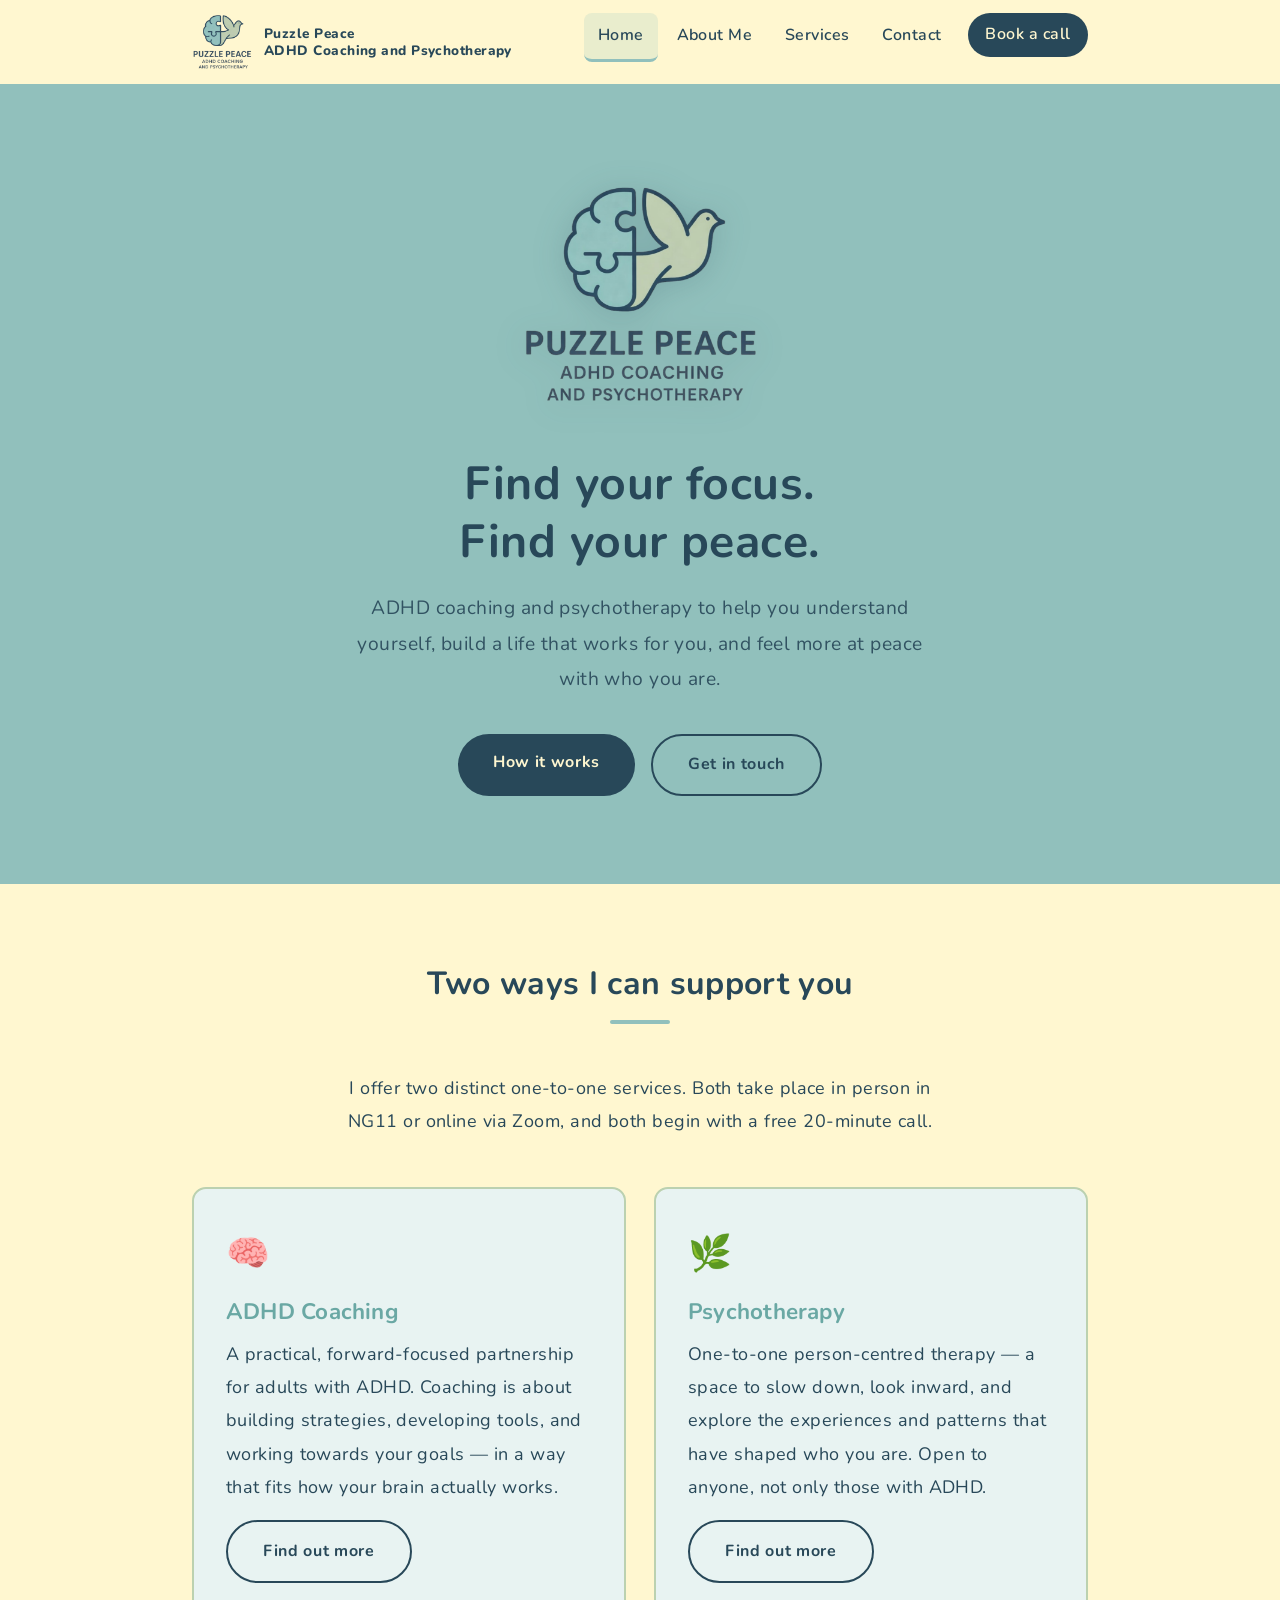
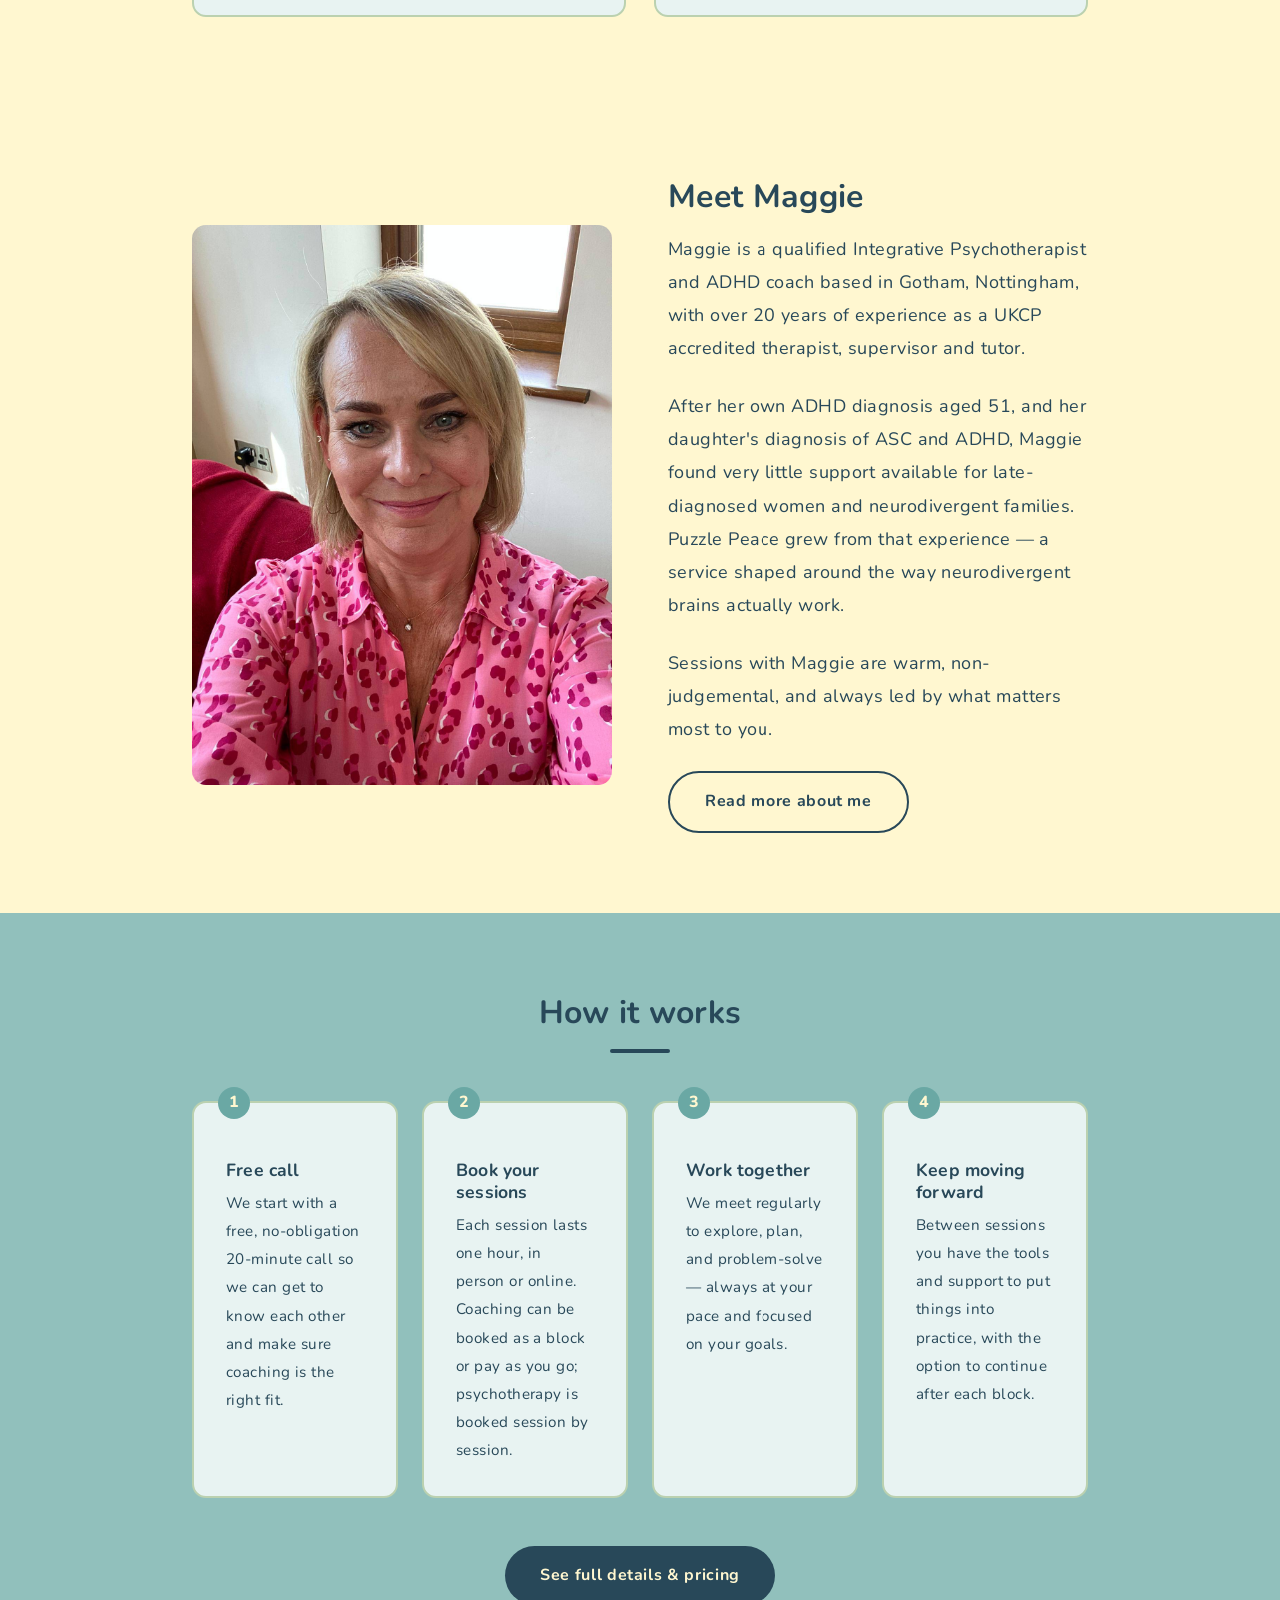
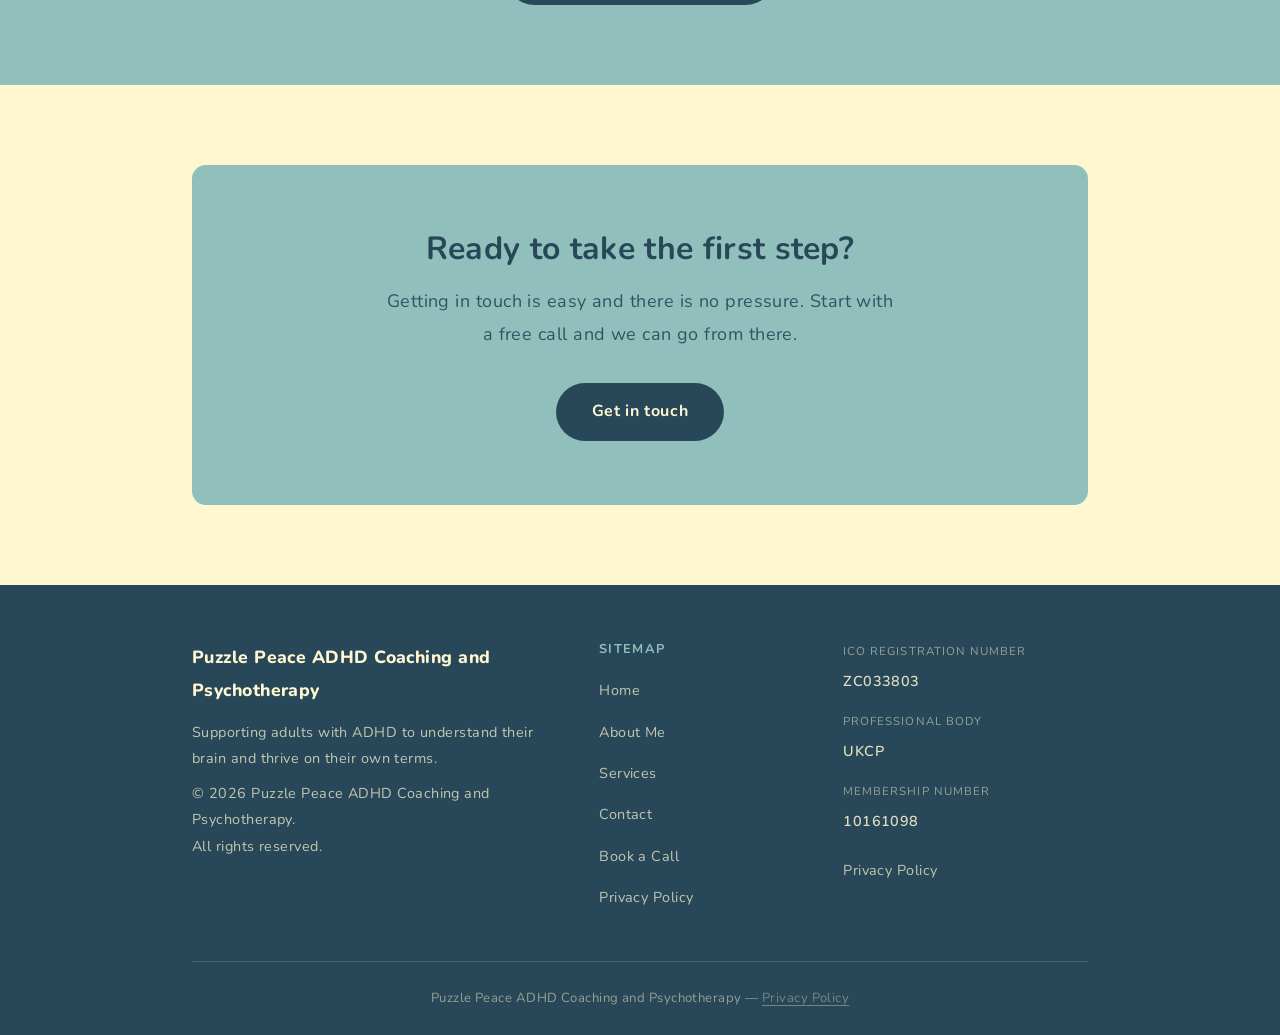
==== commit 832c5b90: "Comment out testimonials section until real ones are available Co-Authored-By: Claude Sonnet 4.6 <no" ====
--- a/index.html
+++ b/index.html
@@ -5,6 +5,8 @@
   <meta name="viewport" content="width=device-width, initial-scale=1.0">
   <meta name="description" content="Puzzle Peace ADHD Coaching and Psychotherapy — supporting adults with ADHD to understand their brain, build practical strategies, and live life on their own terms.">
   <title>Puzzle Peace ADHD Coaching and Psychotherapy | Home</title>
+  <link rel="icon" type="image/png" href="images/favicon.png">
+  <link rel="apple-touch-icon" href="images/favicon.png">
   <link rel="stylesheet" href="css/style.css">
   <!-- Open Graph -->
   <meta property="og:title" content="Puzzle Peace ADHD Coaching and Psychotherapy">
@@ -174,7 +176,7 @@
     </div>
   </section>
 
-  <!-- ===== TESTIMONIALS ===== -->
+  <!-- ===== TESTIMONIALS (commented out until real testimonials available) =====
   <section class="section-sage">
     <div class="container">
       <div class="section-title">
@@ -214,6 +216,7 @@
       </p>
     </div>
   </section>
+  ===== END TESTIMONIALS ===== -->
 
   <!-- ===== CTA ===== -->
   <section>
--- a/css/style.css
+++ b/css/style.css
@@ -407,7 +407,7 @@
 }
 .contact-method h3 { color: var(--teal-dark); margin-bottom: 0.5rem; }
 .email-link {
-  font-size: 1.3rem;
+  font-size: 1rem;
   font-weight: 700;
   display: inline-block;
   margin: 0.5rem 0 1rem;
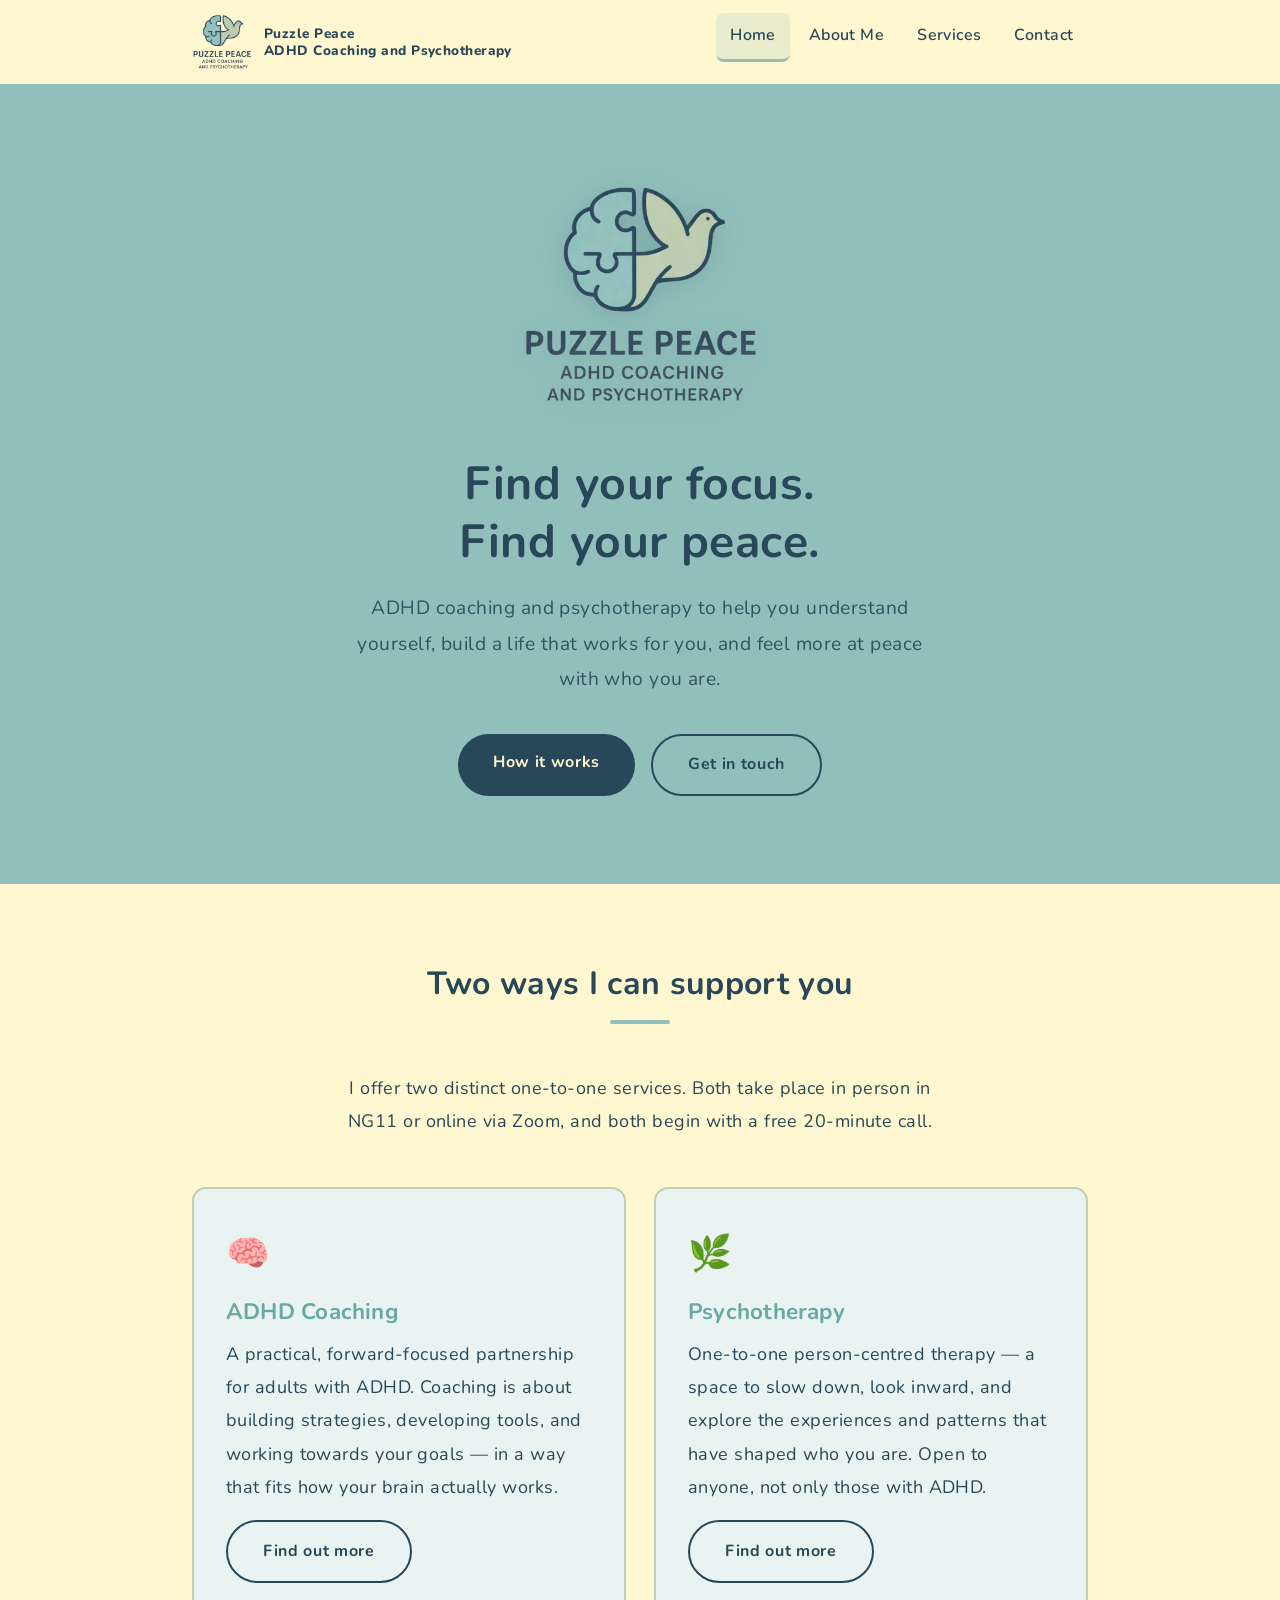
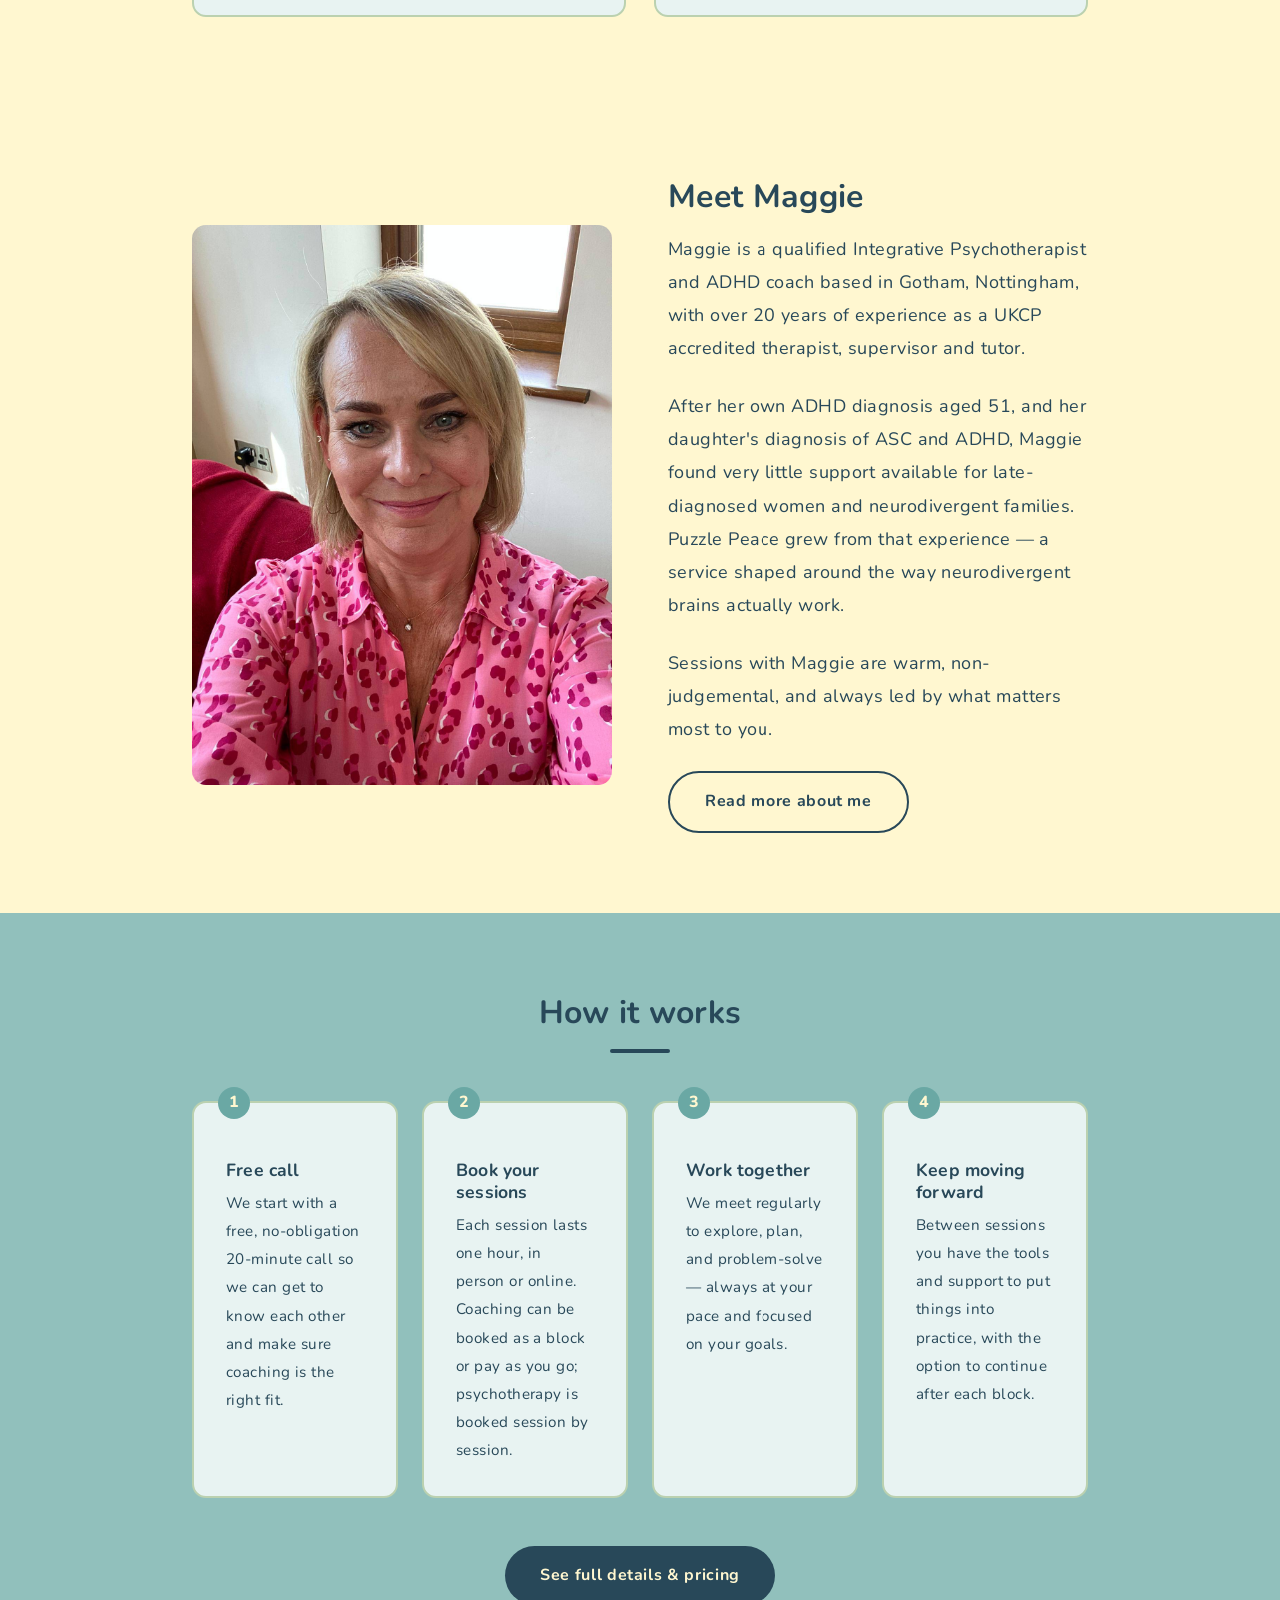
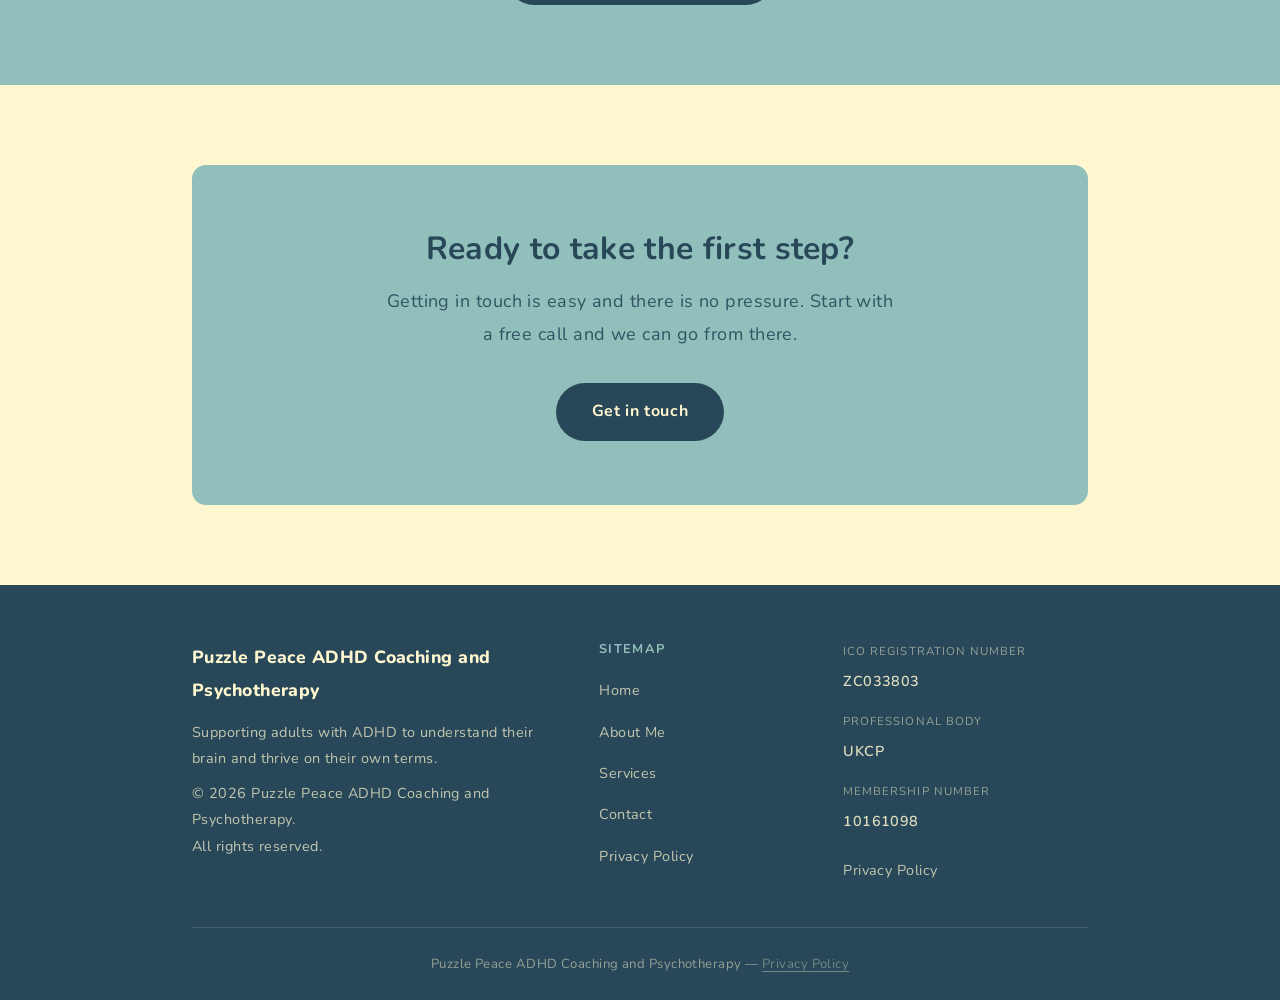
==== commit a4be9839: "Remove redundant Book a call nav button and tidy JS Co-Authored-By: Claude Sonnet 4.6 <noreply@anthr" ====
--- a/index.html
+++ b/index.html
@@ -37,7 +37,6 @@
           <li><a href="about.html">About Me</a></li>
           <li><a href="services.html">Services</a></li>
           <li><a href="contact.html">Contact</a></li>
-          <li><a href="contact.html" class="nav-cta">Book a call</a></li>
         </ul>
       </nav>
     </div>
@@ -254,7 +253,6 @@
             <li><a href="about.html">About Me</a></li>
             <li><a href="services.html">Services</a></li>
             <li><a href="contact.html">Contact</a></li>
-            <li><a href="contact.html">Book a Call</a></li>
             <li><a href="privacy-policy.html">Privacy Policy</a></li>
           </ul>
         </div>
